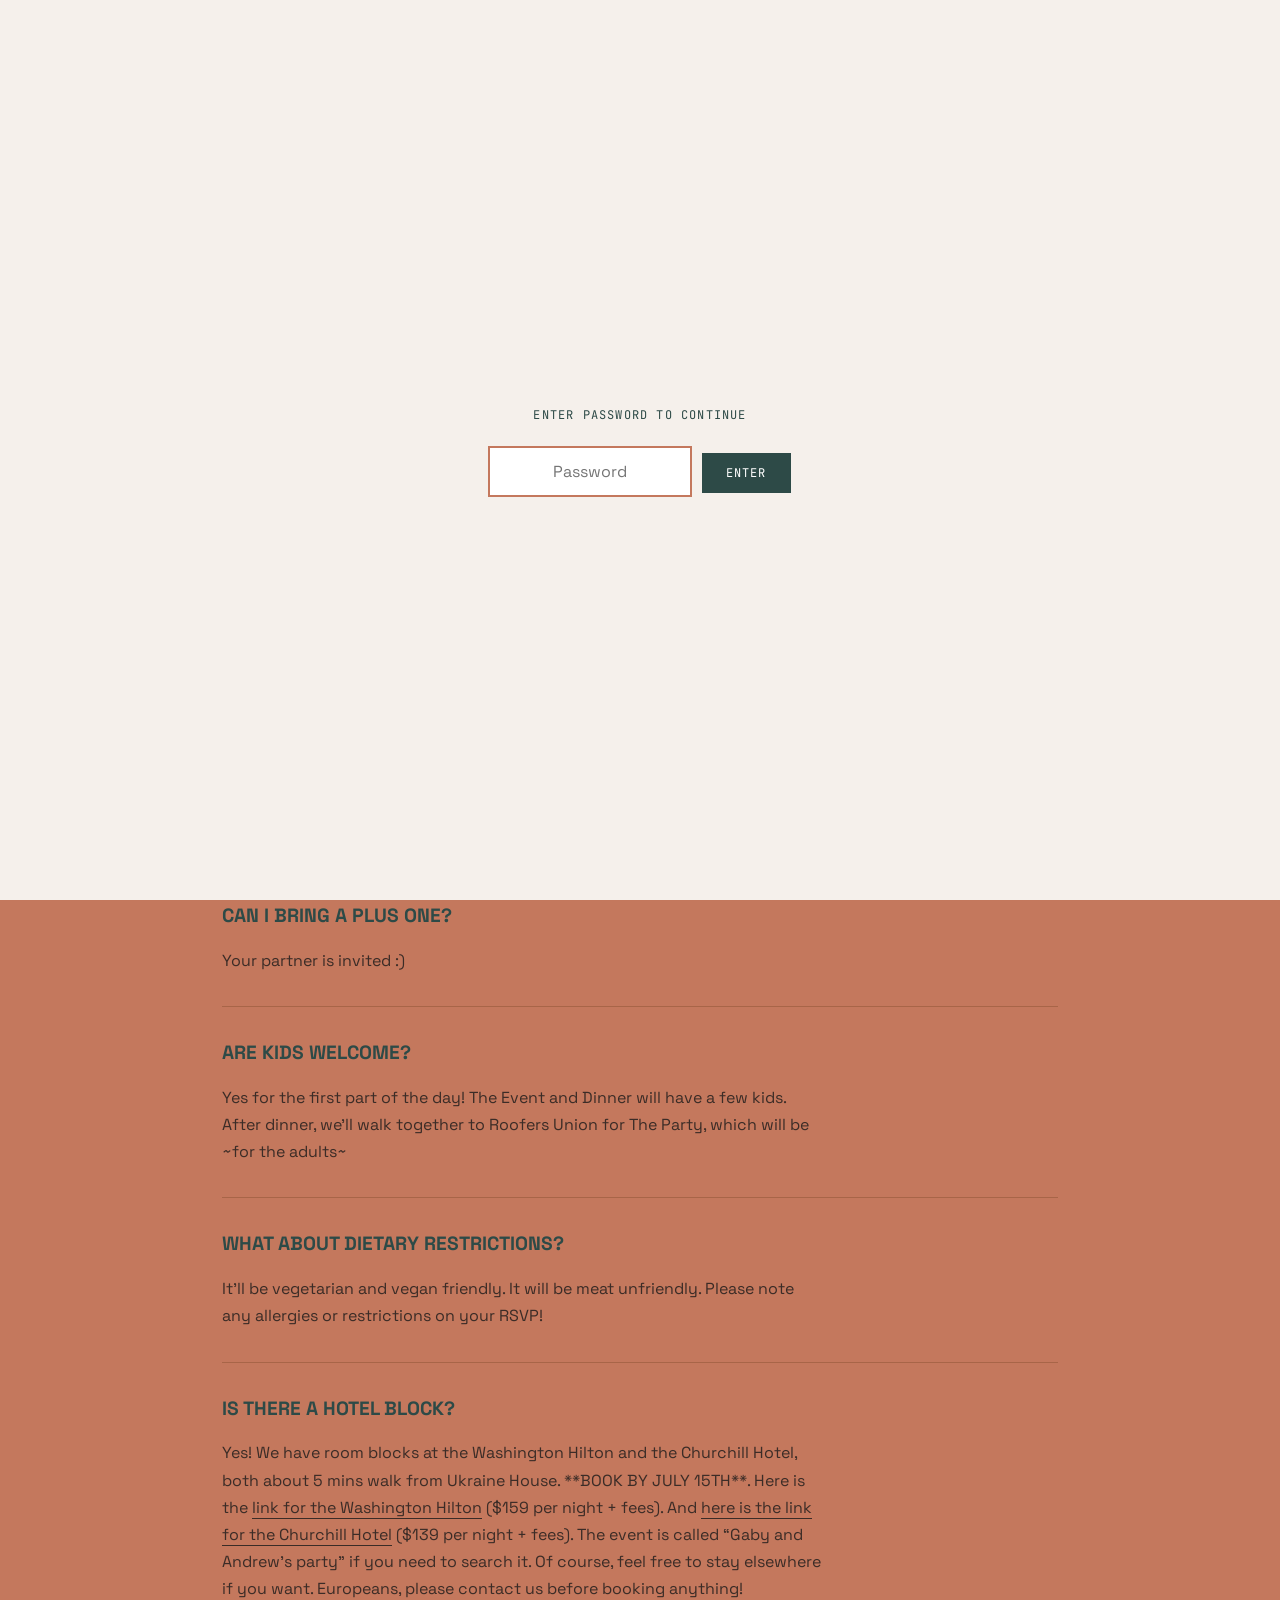
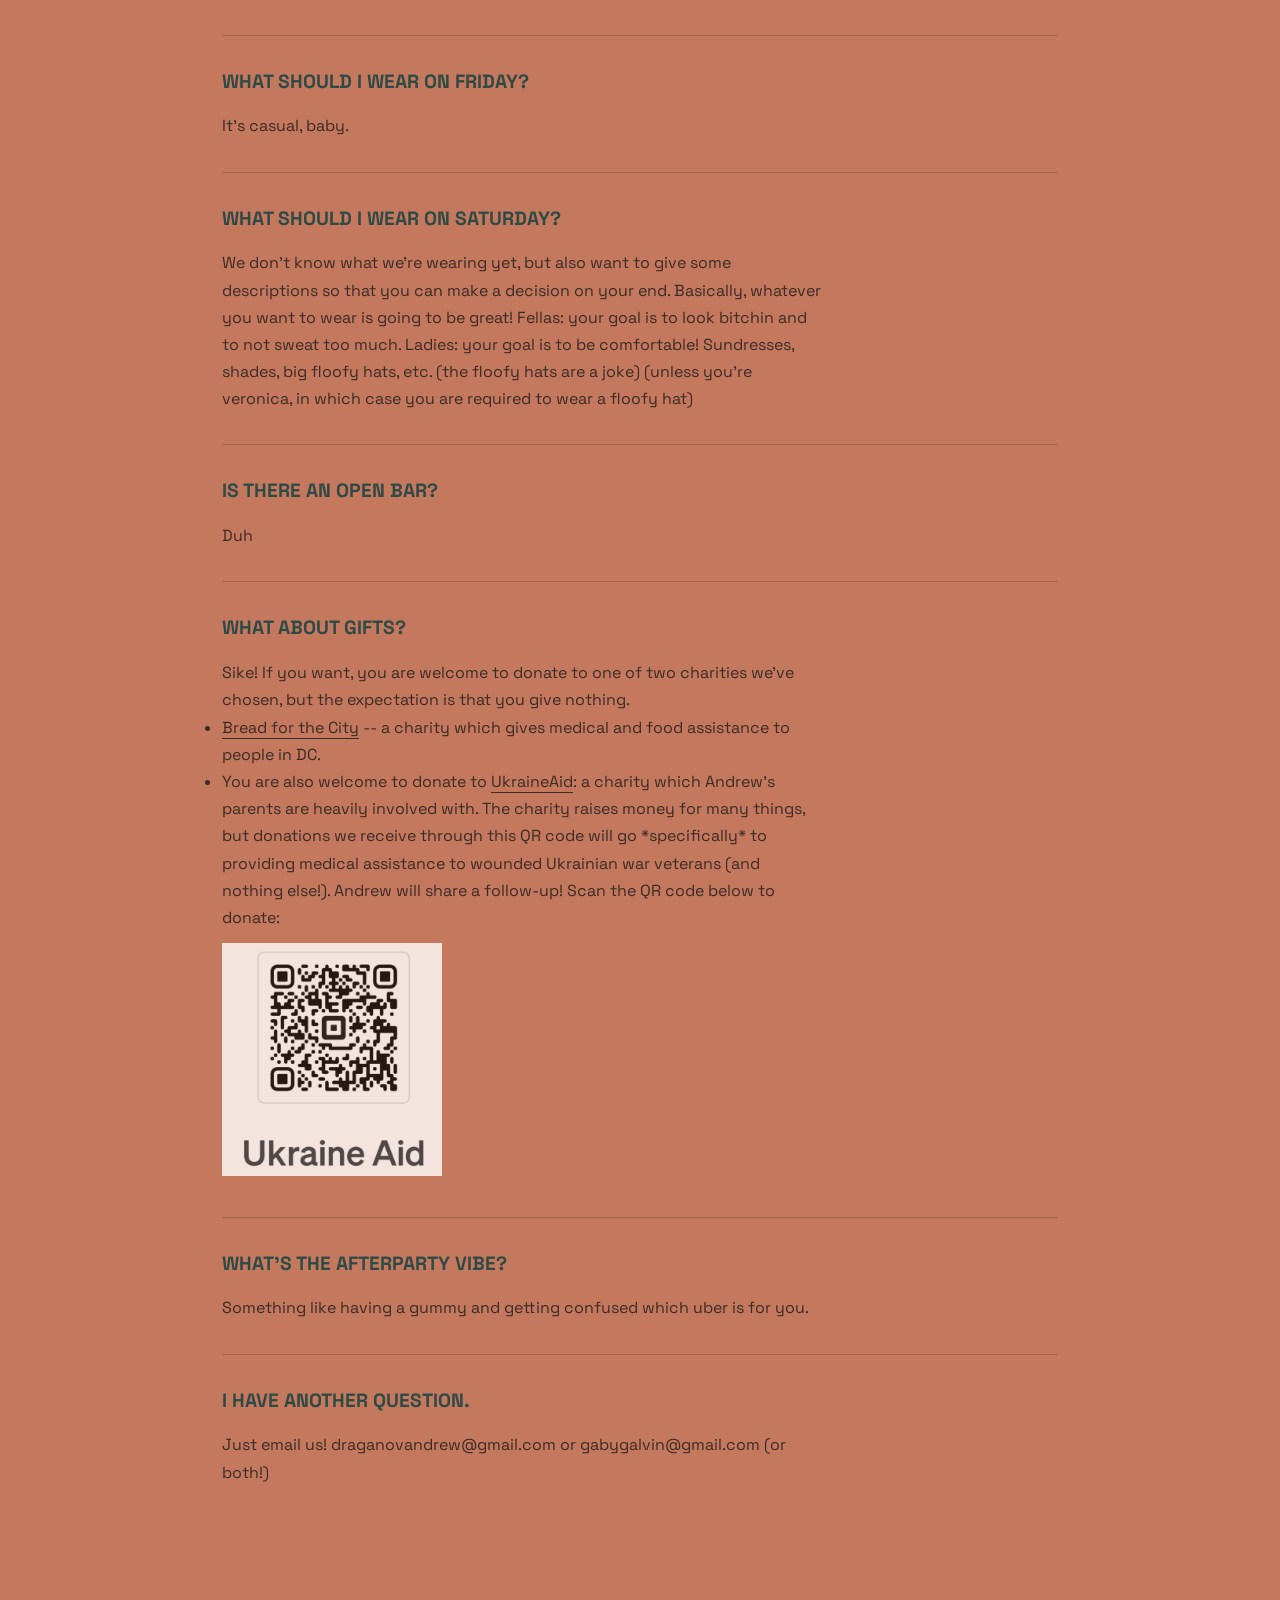
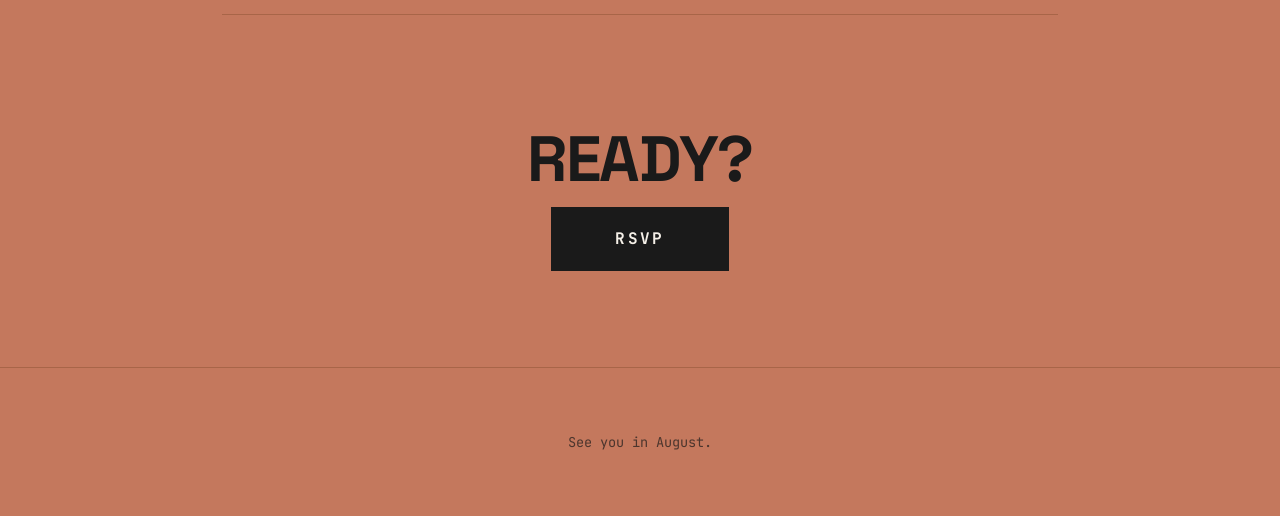
==== faq.html @ 2d2b8b1c "Update faq.html" ====
<!DOCTYPE html>
<html lang="en">
<head>
    <meta charset="UTF-8">
    <meta name="viewport" content="width=device-width, initial-scale=1.0">
    <meta name="robots" content="noindex, nofollow">
    <title>FAQ — Andrew & Gaby</title>
    <link rel="preconnect" href="https://fonts.googleapis.com">
    <link rel="preconnect" href="https://fonts.gstatic.com" crossorigin>
    <link href="https://fonts.googleapis.com/css2?family=Space+Grotesk:wght@400;500;700&family=Instrument+Serif:ital@0;1&family=JetBrains+Mono:wght@400;500&display=swap" rel="stylesheet">
    <link rel="stylesheet" href="styles.css">
</head>
<body>

    <!-- Password Gate -->
    <div id="password-gate">
        <div class="gate-content">
            <p class="gate-label">Enter password to continue</p>
            <form id="password-form">
                <input type="password" id="password-input" class="gate-input" placeholder="Password" autocomplete="off">
                <button type="submit" class="gate-button">Enter</button>
            </form>
            <p id="password-error" class="gate-error">Incorrect password</p>
        </div>
    </div>
    <style>
        body.locked { overflow: hidden; }
        #password-gate {
            position: fixed;
            top: 0; left: 0; right: 0; bottom: 0;
            background: #f5f0eb;
            display: flex;
            justify-content: center;
            align-items: center;
            z-index: 99999;
            transition: opacity 0.3s ease;
        }
        .gate-content { text-align: center; }
        .gate-label {
            font-family: 'JetBrains Mono', monospace;
            font-size: 12px;
            text-transform: uppercase;
            letter-spacing: 0.1em;
            color: #2d4a47;
            margin-bottom: 1.5rem;
        }
        .gate-input {
            font-family: 'Space Grotesk', sans-serif;
            font-size: 1rem;
            padding: 0.75rem 1rem;
            border: 1px solid #2d4a47;
            background: #fff;
            width: 200px;
            text-align: center;
        }
        .gate-input:focus { outline: 2px solid #c4785d; border-color: transparent; }
        .gate-button {
            font-family: 'JetBrains Mono', monospace;
            font-size: 12px;
            text-transform: uppercase;
            letter-spacing: 0.1em;
            background: #2d4a47;
            color: #fff;
            border: none;
            padding: 0.75rem 1.5rem;
            margin-left: 0.5rem;
            cursor: pointer;
            transition: background 0.2s;
        }
        .gate-button:hover { background: #c4785d; }
        .gate-error {
            font-family: 'Space Grotesk', sans-serif;
            font-size: 0.875rem;
            color: #c4785d;
            margin-top: 1rem;
            display: none;
        }
    </style>
    <script src="auth.js"></script>

    <nav class="nav">
        <a href="index.html" class="nav-logo">A & G</a>
        <div class="nav-links">
            <a href="faq.html">FAQ</a>
            <a href="rsvp.html" class="nav-rsvp">RSVP</a>
        </div>
    </nav>

    <header class="page-header">
        <div class="content">
            <a href="index.html" class="back-link">Back</a>
            <h1>FAQ</h1>
        </div>
    </header>

    <div class="content">
        <section>
            <div class="faq-item">
                <h3 class="faq-question">What time should I arrive?</h3>
                <p class="faq-answer">
                    The Event starts at 4:00 PM and will be at Ukraine House in Kalorama, Washington DC. The address is 2134 Kalorama Rd NW, Washington, DC 20008. We recommend arriving on time. Unless it rains very hard, the Event will be held <strong>Outside!</strong>
                </p>
            </div>

            <div class="faq-item">
                <h3 class="faq-question">What&rsquo;s the parking situation?</h3>
                <p class="faq-answer">
                    Street parking is available but can be competitive. The Woodley Park-Zoo/Adams Morgan metro station is a ~10 minute walk from Ukraine House.
                </p>
            </div>

            <div class="faq-item">
                <h3 class="faq-question">Can I bring a plus one?</h3>
                <p class="faq-answer">
                    Your partner is invited :)
                </p>
            </div>

            <div class="faq-item">
                <h3 class="faq-question">Are kids welcome?</h3>
                <p class="faq-answer">
                    Yes for the first part of the day! The Event and Dinner will have a few kids. After dinner, we&rsquo;ll walk together to Roofers Union for The Party, which will be ~for the adults~
                </p>
            </div>

            <div class="faq-item">
                <h3 class="faq-question">What about dietary restrictions?</h3>
                <p class="faq-answer">
                    It&rsquo;ll be vegetarian and vegan friendly. It will be meat unfriendly. Please note any allergies or restrictions on your RSVP!
                </p>
            </div>

            <div class="faq-item">
                <h3 class="faq-question">Is there a hotel block?</h3>
                <p class="faq-answer">
                    Yes! We have room blocks at the Washington Hilton and the Churchill Hotel, both about 5 mins walk from Ukraine House. **BOOK BY JULY 15TH**. Here is the <a href="https://book.passkey.com/gt/221322388?gtid=477624ac1c6827cd15c3dd14c7c05d2a">link for the Washington Hilton</a> ($159 per night + fees). And <a href="https://be.synxis.com/?adult=1&arrive=2026-08-14&chain=5415&child=0&currency=USD&depart=2026-08-16&group=081426&hotel=12885&level=hotel&locale=en-US&productcurrency=USD&rooms=1"> here is the link for the Churchill Hotel</a> ($139 per night + fees).
                    The event is called “Gaby and Andrew’s party” if you need to search it. Of course, feel free to stay elsewhere if you want. Europeans, please contact us before booking anything!
                </p>
            </div>

            <div class="faq-item">
                <h3 class="faq-question">What should I wear on FRIDAY?</h3>
                <p class="faq-answer">
                    It's casual, baby.
                </p>
            </div>

            <div class="faq-item">
                <h3 class="faq-question">What should I wear on SATURDAY?</h3>
                <p class="faq-answer">
                    We don't know what we're wearing yet, but also want to give some descriptions so that you can make a decision on your end. Basically, whatever you want to wear is going to be great!
                    
                    Fellas: your goal is to look bitchin and to not sweat too much.
                    
                    Ladies: your goal is to be comfortable! Sundresses, shades, big floofy hats, etc. (the floofy hats are a joke) (unless you're veronica, in which case you are required to wear a floofy hat)
                </p>
            </div>

            <div class="faq-item">
                <h3 class="faq-question">Is there an open bar?</h3>
                <p class="faq-answer">
                    Duh
                </p>
            </div>

            <div class="faq-item">
                <h3 class="faq-question">What about gifts?</h3>
                <p class="faq-answer">
                    Sike! If you want, you are welcome to donate to one of two charities we've chosen, but the expectation is that you give nothing.
                </p>
                <ul class="faq-answer">
                    <li><a href="https://breadforthecity.org/">Bread for the City</a> -- a charity which gives medical and food assistance to people in DC.</li>
                    <li>You are also welcome to donate to <a href="https://www.ukraineaid.group/">UkraineAid</a>: a charity which Andrew's parents are heavily
                        involved with. The charity raises money for many things, but donations we receive through this QR code will go *specifically* to providing medical assistance to wounded Ukrainian
                        war veterans (and nothing else!). Andrew will share a follow-up! Scan the QR code below to donate:
                        <br>
                        <img src="ukraine-aid-qr.png" alt="QR code to donate to UkraineAid" style="max-width: 220px; width: 100%; height: auto; margin-top: 0.75rem;">
                    </li>
                </ul>
            </div>

            <div class="faq-item">
                <h3 class="faq-question">What's the afterparty vibe?</h3>
                <p class="faq-answer">
                    Something like having a gummy and getting confused which uber is for you.
                </p>
            </div>

            <div class="faq-item">
                <h3 class="faq-question">I have another question.</h3>
                <p class="faq-answer">
                    Just email us! draganovandrew@gmail.com or gabygalvin@gmail.com (or both!)
                </p>
            </div>
        </section>

        <section class="rsvp-section">
            <h2 class="section-title">Ready?</h2>
            <a href="rsvp.html" class="rsvp-button">RSVP</a>
        </section>
    </div>

    <footer>
        <p class="footer-sub">See you in August.</p>
    </footer>

</body>
</html>
---- styles.css ----
:root {
    --bg: #c4785d;
    --bg-dark: #a86548;
    --white: #faf8f5;
    --cream: #f5f0e8;
    --ink: #1a1a1a;
    --accent: #2d4a47;
}

* {
    margin: 0;
    padding: 0;
    box-sizing: border-box;
}

html {
    scroll-behavior: smooth;
}

body {
    font-family: 'Space Grotesk', sans-serif;
    background-color: var(--bg);
    color: var(--ink);
    line-height: 1.5;
    overflow-x: hidden;
}

::selection {
    background: var(--accent);
    color: var(--white);
}

a {
    color: var(--ink);
    text-decoration: none;
    border-bottom: 1px solid var(--ink);
}

a:hover {
    background: var(--ink);
    color: var(--cream);
}

/* Nav */
.nav {
    position: fixed;
    top: 0;
    left: 0;
    right: 0;
    display: flex;
    justify-content: space-between;
    align-items: center;
    padding: 1.5rem 2rem;
    z-index: 100;
}

.nav-logo {
    font-family: 'JetBrains Mono', monospace;
    font-size: 0.9rem;
    border: none;
}

.nav-logo:hover {
    background: none;
    color: var(--ink);
}

.nav-links {
    display: flex;
    gap: 2rem;
}

.nav-links a {
    font-family: 'JetBrains Mono', monospace;
    font-size: 0.8rem;
    text-transform: uppercase;
    letter-spacing: 0.1em;
    border: none;
}

.nav-links a:hover {
    background: none;
    color: var(--accent);
}

.nav-rsvp {
    padding: 0.5rem 1rem;
    border: 1px solid var(--ink) !important;
}

.nav-rsvp:hover {
    background: var(--ink) !important;
    color: var(--cream) !important;
}

/* Hero */
.hero {
    min-height: 100vh;
    display: grid;
    grid-template-columns: 1fr 1fr;
    align-items: center;
    padding: 2rem;
    gap: 4rem;
}

.hero-content {
    display: flex;
    flex-direction: column;
    justify-content: center;
}

.hero-tag {
    font-family: 'JetBrains Mono', monospace;
    font-size: 0.75rem;
    text-transform: uppercase;
    letter-spacing: 0.2em;
    color: var(--accent);
    margin-bottom: 2rem;
}

.hero-names {
    font-size: clamp(3rem, 10vw, 8rem);
    font-weight: 700;
    line-height: 0.9;
    text-transform: uppercase;
    letter-spacing: -0.03em;
}

.hero-names span {
    display: block;
}

.hero-names .amp {
    font-family: 'Instrument Serif', serif;
    font-style: italic;
    font-weight: 400;
    color: var(--accent);
    font-size: 0.6em;
    text-transform: lowercase;
}

.hero-meta {
    margin-top: 3rem;
    display: flex;
    gap: 3rem;
    flex-wrap: wrap;
}

.hero-meta-item {
    font-family: 'JetBrains Mono', monospace;
    font-size: 0.85rem;
}

.hero-meta-item .label {
    color: var(--accent);
    display: block;
    margin-bottom: 0.25rem;
}

.hero-cta {
    margin-top: 3rem;
    display: inline-block;
    padding: 1rem 3rem;
    border: 2px solid var(--ink);
    font-family: 'JetBrains Mono', monospace;
    font-size: 1rem;
    text-transform: uppercase;
    letter-spacing: 0.15em;
    transition: all 0.2s ease;
    align-self: flex-start;
}

.hero-cta:hover {
    background: var(--ink);
    color: var(--cream);
}

/* Hero photo */
.hero-photo {
    display: flex;
    justify-content: center;
    align-items: center;
}

.hero-photo-frame {
    position: relative;
    width: 100%;
    max-width: 450px;
    aspect-ratio: 1;
}

.hero-photo-frame::before {
    content: '';
    position: absolute;
    top: 12px;
    left: 12px;
    right: -12px;
    bottom: -12px;
    background: var(--accent);
    z-index: 0;
}

.hero-photo-frame img {
    position: relative;
    width: 100%;
    height: 100%;
    object-fit: cover;
    object-position: center 30%;
    z-index: 1;
    border: 4px solid var(--cream);
}

/* Main content */
.content {
    max-width: 900px;
    margin: 0 auto;
    padding: 0 2rem;
}

section {
    padding: 6rem 0;
    border-bottom: 1px solid var(--bg-dark);
}

section:last-of-type {
    border-bottom: none;
}

.section-header {
    display: flex;
    justify-content: space-between;
    align-items: baseline;
    margin-bottom: 3rem;
    flex-wrap: wrap;
    gap: 1rem;
}

.section-title {
    font-size: clamp(2rem, 8vw, 4rem);
    font-weight: 700;
    text-transform: uppercase;
    letter-spacing: -0.02em;
}

.section-number {
    font-family: 'JetBrains Mono', monospace;
    font-size: 0.85rem;
    color: var(--accent);
}

/* The Deal section */
.deal-text {
    font-family: 'Instrument Serif', serif;
    font-size: clamp(1.5rem, 4vw, 2.5rem);
    font-style: italic;
    line-height: 1.4;
    max-width: 700px;
}

.deal-text strong {
    color: var(--accent);
    font-style: normal;
}

/* Schedule */
.schedule-item {
    display: grid;
    grid-template-columns: 140px 1fr;
    gap: 2rem;
    padding: 2rem 0;
    border-top: 1px solid var(--bg-dark);
}

.schedule-item:first-of-type {
    border-top: none;
}

.schedule-time {
    font-family: 'JetBrains Mono', monospace;
    font-size: 1rem;
    color: var(--accent);
}

.schedule-event h3 {
    font-size: 1.5rem;
    font-weight: 700;
    text-transform: uppercase;
    margin-bottom: 0.5rem;
}

.schedule-event p {
    color: var(--ink);
    opacity: 0.7;
    margin-bottom: 0.5rem;
}

.schedule-event .venue {
    font-family: 'JetBrains Mono', monospace;
    font-size: 0.8rem;
}

.callout {
    background: var(--accent);
    color: var(--cream);
    padding: 1.5rem 2rem;
    margin: 2rem 0;
    font-weight: 500;
}

/* Dress code */
.dress-section {
    background: var(--cream);
    color: var(--ink);
    margin: 0;
    padding: 6rem 2rem;
}

.dress-section .section-title {
    color: var(--ink);
}

.dress-section .section-number {
    color: var(--bg);
}

.dress-main {
    font-size: 2rem;
    font-weight: 700;
    text-transform: uppercase;
    margin-bottom: 1rem;
}

.dress-sub {
    font-family: 'Instrument Serif', serif;
    font-size: 1.3rem;
    font-style: italic;
    max-width: 500px;
}

/* Info grid */
.info-grid {
    display: grid;
    grid-template-columns: repeat(auto-fit, minmax(280px, 1fr));
    gap: 1px;
    background: var(--bg-dark);
    margin-top: 2rem;
}

.info-card {
    background: var(--bg);
    padding: 2rem;
}

.info-card h3 {
    font-size: 1rem;
    text-transform: uppercase;
    letter-spacing: 0.05em;
    margin-bottom: 1rem;
    color: var(--accent);
}

.info-card p {
    opacity: 0.8;
    font-size: 0.95rem;
}

/* RSVP section */
.rsvp-section {
    text-align: center;
    padding: 6rem 0;
}

.rsvp-section p {
    opacity: 0.7;
    margin-bottom: 2rem;
    font-family: 'JetBrains Mono', monospace;
    font-size: 0.9rem;
}

.rsvp-button {
    display: inline-block;
    padding: 1.25rem 4rem;
    background: var(--ink);
    color: var(--cream);
    font-family: 'JetBrains Mono', monospace;
    font-size: 1rem;
    font-weight: 700;
    text-transform: uppercase;
    letter-spacing: 0.15em;
    border: none;
    transition: all 0.2s ease;
}

.rsvp-button:hover {
    background: var(--accent);
    color: var(--white);
}

/* Footer */
footer {
    padding: 4rem 2rem;
    text-align: center;
    border-top: 1px solid var(--bg-dark);
}

.footer-sub {
    font-family: 'JetBrains Mono', monospace;
    font-size: 0.85rem;
    opacity: 0.7;
}

/* Page header (for sub-pages) */
.page-header {
    padding: 8rem 2rem 4rem;
    border-bottom: 1px solid var(--bg-dark);
}

.page-header h1 {
    font-size: clamp(3rem, 10vw, 6rem);
    font-weight: 700;
    text-transform: uppercase;
    letter-spacing: -0.02em;
}

/* FAQ styles */
.faq-item {
    padding: 2rem 0;
    border-bottom: 1px solid var(--bg-dark);
}

.faq-item:last-child {
    border-bottom: none;
}

.faq-question {
    font-size: 1.2rem;
    font-weight: 700;
    text-transform: uppercase;
    margin-bottom: 1rem;
    color: var(--accent);
}

.faq-answer {
    opacity: 0.8;
    max-width: 600px;
    line-height: 1.7;
}

/* Form styles */
.form-section {
    padding: 4rem 0;
}

.form-group {
    margin-bottom: 2rem;
}

.form-label {
    display: block;
    font-family: 'JetBrains Mono', monospace;
    font-size: 0.8rem;
    text-transform: uppercase;
    letter-spacing: 0.1em;
    margin-bottom: 0.75rem;
    color: var(--accent);
}

.form-input,
.form-select,
.form-textarea {
    width: 100%;
    padding: 1rem;
    background: var(--cream);
    border: 2px solid var(--bg-dark);
    color: var(--ink);
    font-family: 'Space Grotesk', sans-serif;
    font-size: 1rem;
    transition: border-color 0.2s ease;
}

.form-input:focus,
.form-select:focus,
.form-textarea:focus {
    outline: none;
    border-color: var(--accent);
}

.form-select {
    cursor: pointer;
    appearance: none;
    background-image: url("data:image/svg+xml,%3Csvg xmlns='http://www.w3.org/2000/svg' width='12' height='12' viewBox='0 0 12 12'%3E%3Cpath fill='%232d4a47' d='M6 8L1 3h10z'/%3E%3C/svg%3E");
    background-repeat: no-repeat;
    background-position: right 1rem center;
}

.form-select option {
    background: var(--cream);
    color: var(--ink);
}

.form-textarea {
    min-height: 120px;
    resize: vertical;
}

.form-row {
    display: grid;
    grid-template-columns: repeat(auto-fit, minmax(200px, 1fr));
    gap: 2rem;
}

.form-submit {
    display: inline-block;
    padding: 1.25rem 4rem;
    background: var(--ink);
    color: var(--cream);
    font-family: 'JetBrains Mono', monospace;
    font-size: 1rem;
    font-weight: 700;
    text-transform: uppercase;
    letter-spacing: 0.15em;
    border: none;
    cursor: pointer;
    transition: all 0.2s ease;
    margin-top: 1rem;
}

.form-submit:hover {
    background: var(--accent);
    color: var(--white);
}

.form-note {
    font-size: 0.85rem;
    opacity: 0.7;
    margin-top: 0.5rem;
}

/* Success message */
.success-message {
    display: none;
    text-align: center;
    padding: 4rem 2rem;
}

.success-message.show {
    display: block;
}

.success-message h2 {
    font-size: 2rem;
    margin-bottom: 1rem;
}

.success-message p {
    opacity: 0.7;
}

/* Back link */
.back-link {
    display: inline-block;
    font-family: 'JetBrains Mono', monospace;
    font-size: 0.85rem;
    opacity: 0.7;
    border: none;
    margin-bottom: 2rem;
}

.back-link:hover {
    opacity: 1;
    background: none;
}

.back-link::before {
    content: '<- ';
}

/* Mobile */
@media (max-width: 900px) {
    .hero {
        grid-template-columns: 1fr;
        gap: 3rem;
        padding-top: 6rem;
    }

    .hero-photo {
        order: -1;
    }

    .hero-photo-frame {
        max-width: 350px;
    }
}

@media (max-width: 600px) {
    .schedule-item {
        grid-template-columns: 1fr;
        gap: 0.5rem;
    }

    .hero-meta {
        gap: 2rem;
    }

    .nav {
        padding: 1rem;
    }

    .nav-links {
        gap: 1rem;
    }

    .form-row {
        grid-template-columns: 1fr;
    }

    .hero-photo-frame {
        max-width: 280px;
    }
}

/* Hover states */
.schedule-item:hover .schedule-time {
    color: var(--ink);
}

.info-card:hover h3 {
    color: var(--ink);
}
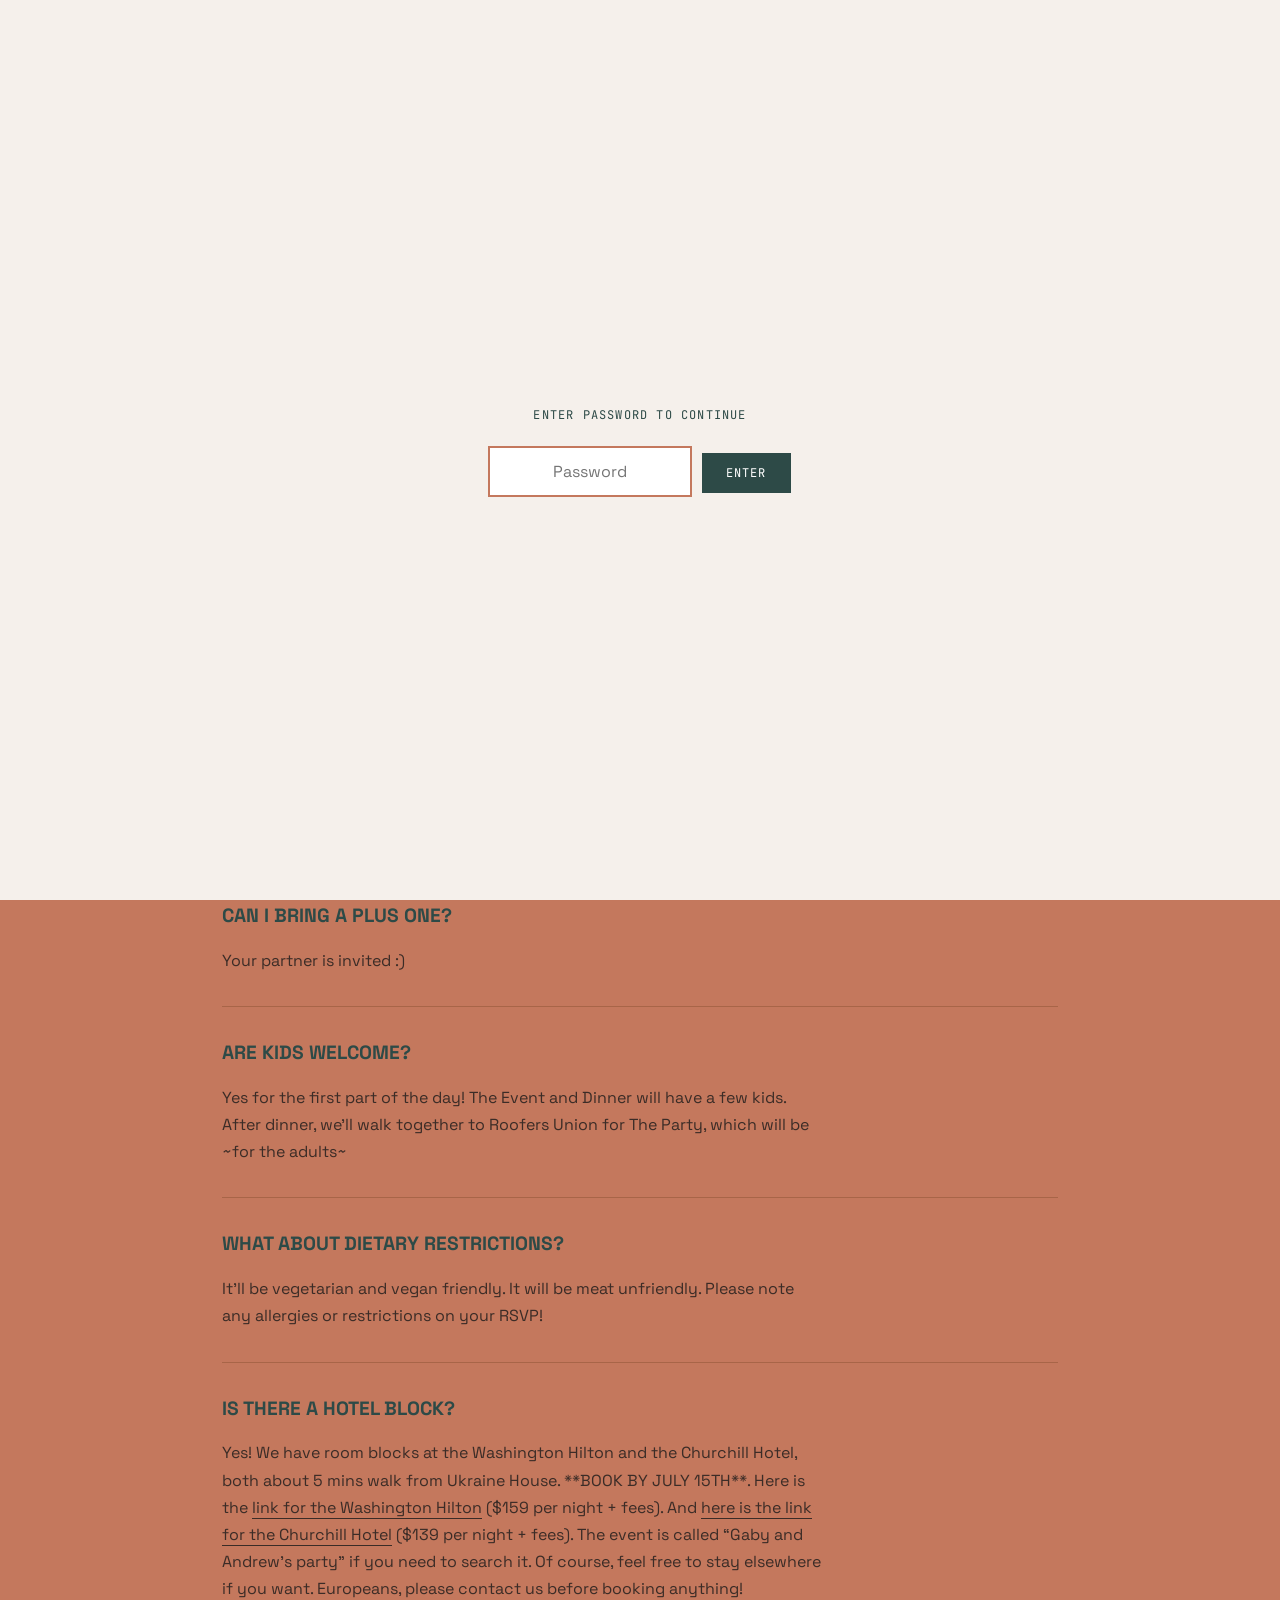
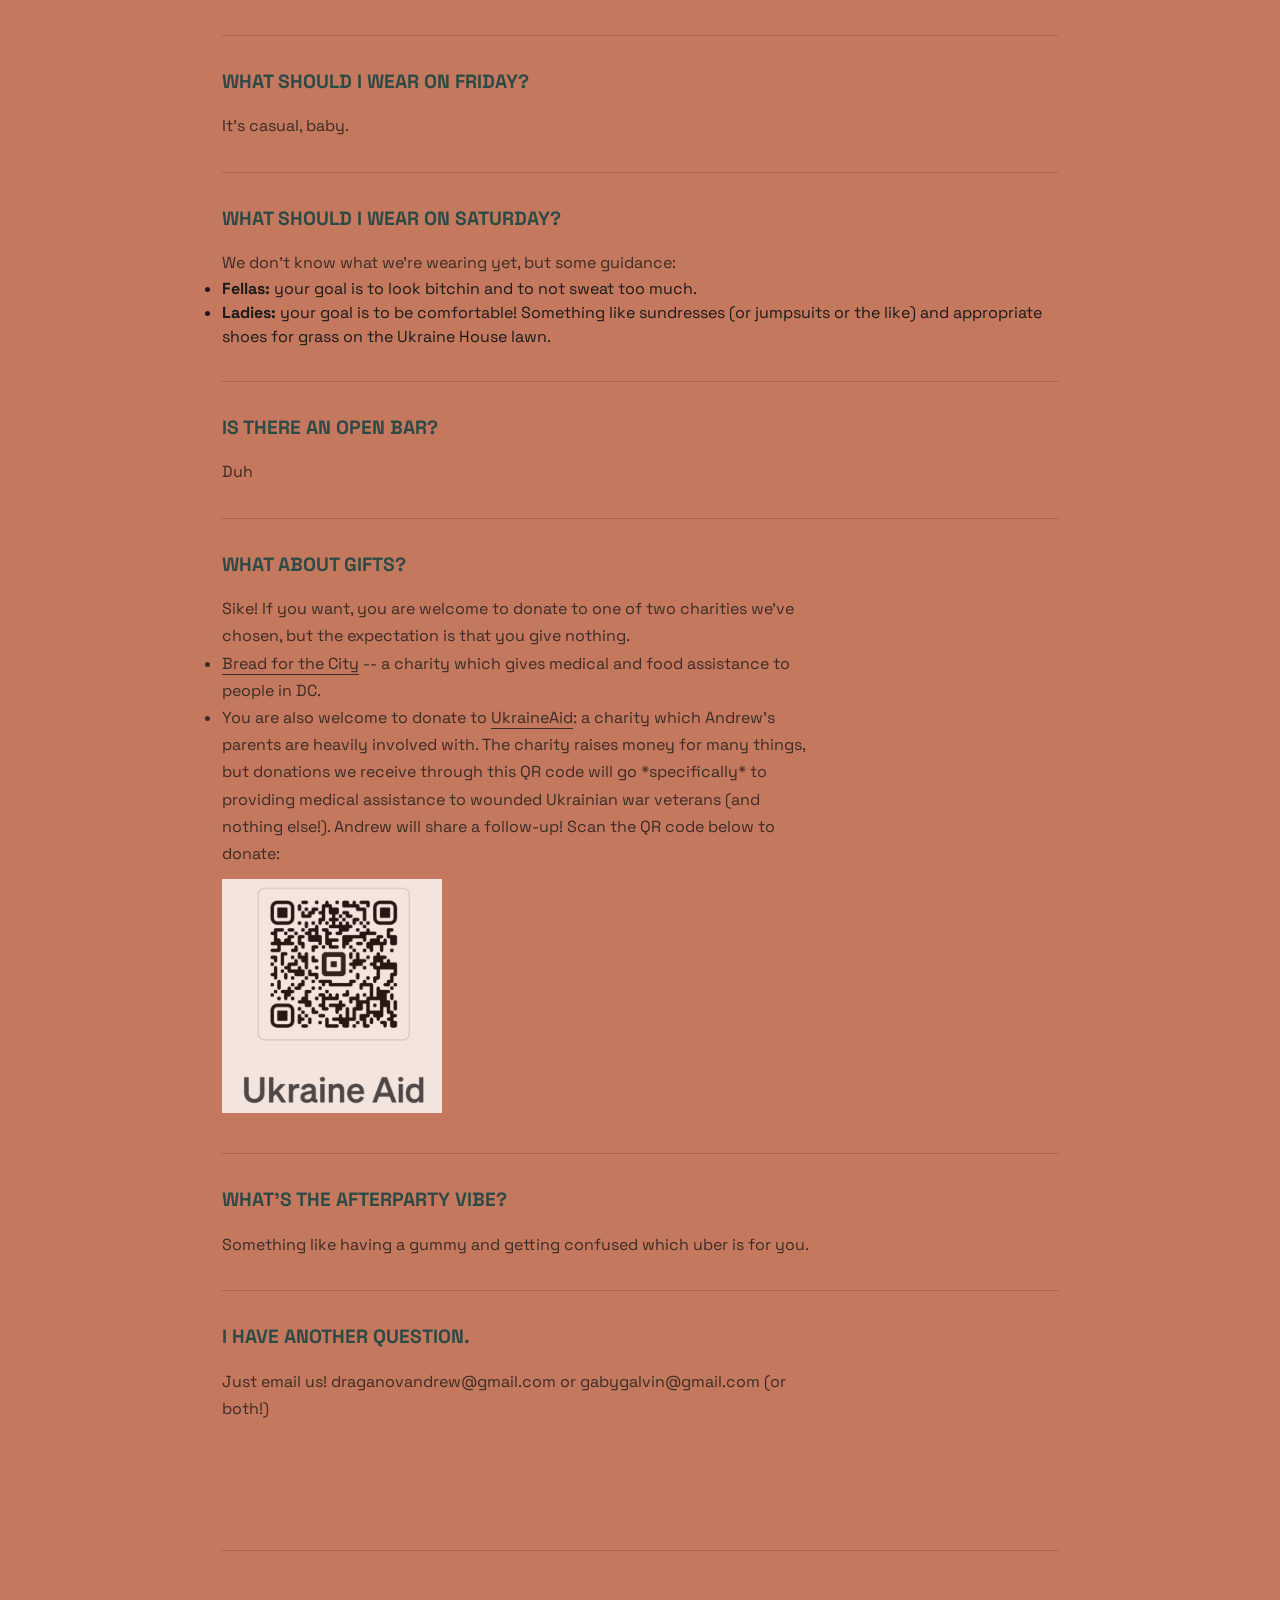
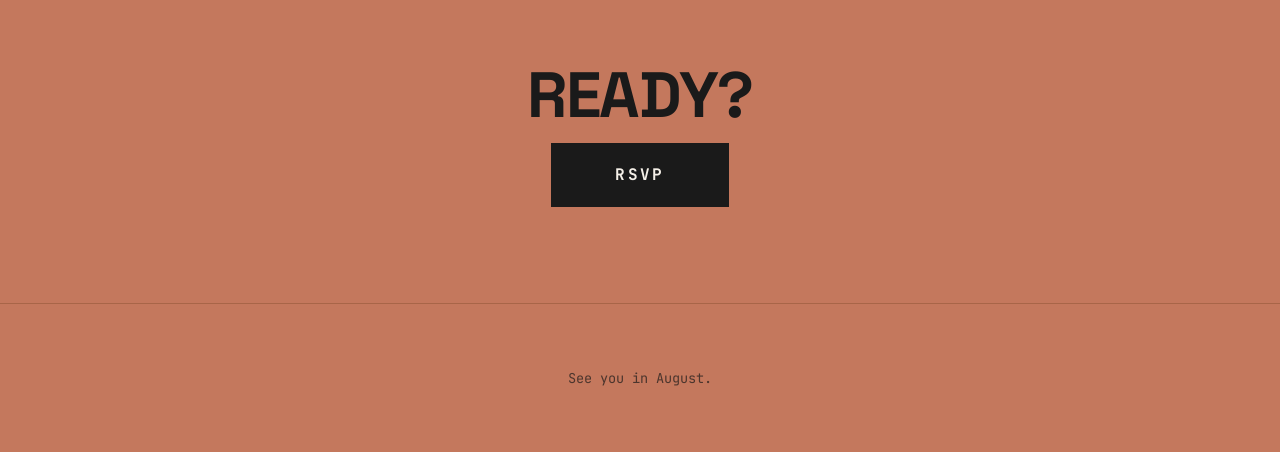
==== commit f0b4500d: "Update faq.html" ====
--- a/faq.html
+++ b/faq.html
@@ -148,11 +148,11 @@
             <div class="faq-item">
                 <h3 class="faq-question">What should I wear on SATURDAY?</h3>
                 <p class="faq-answer">
-                    We don't know what we're wearing yet, but also want to give some descriptions so that you can make a decision on your end. Basically, whatever you want to wear is going to be great!
-                    
-                    Fellas: your goal is to look bitchin and to not sweat too much.
-                    
-                    Ladies: your goal is to be comfortable! Sundresses, shades, big floofy hats, etc. (the floofy hats are a joke) (unless you're veronica, in which case you are required to wear a floofy hat)
+                    We don't know what we're wearing yet, but some guidance:</p>
+                    <ul>
+                        <li><strong>Fellas:</strong> your goal is to look bitchin and to not sweat too much.</li>
+                        <li><strong>Ladies:</strong> your goal is to be comfortable! Something like sundresses (or jumpsuits or the like) and appropriate shoes for grass on the Ukraine House lawn.</li>
+                    </ul>
                 </p>
             </div>
 
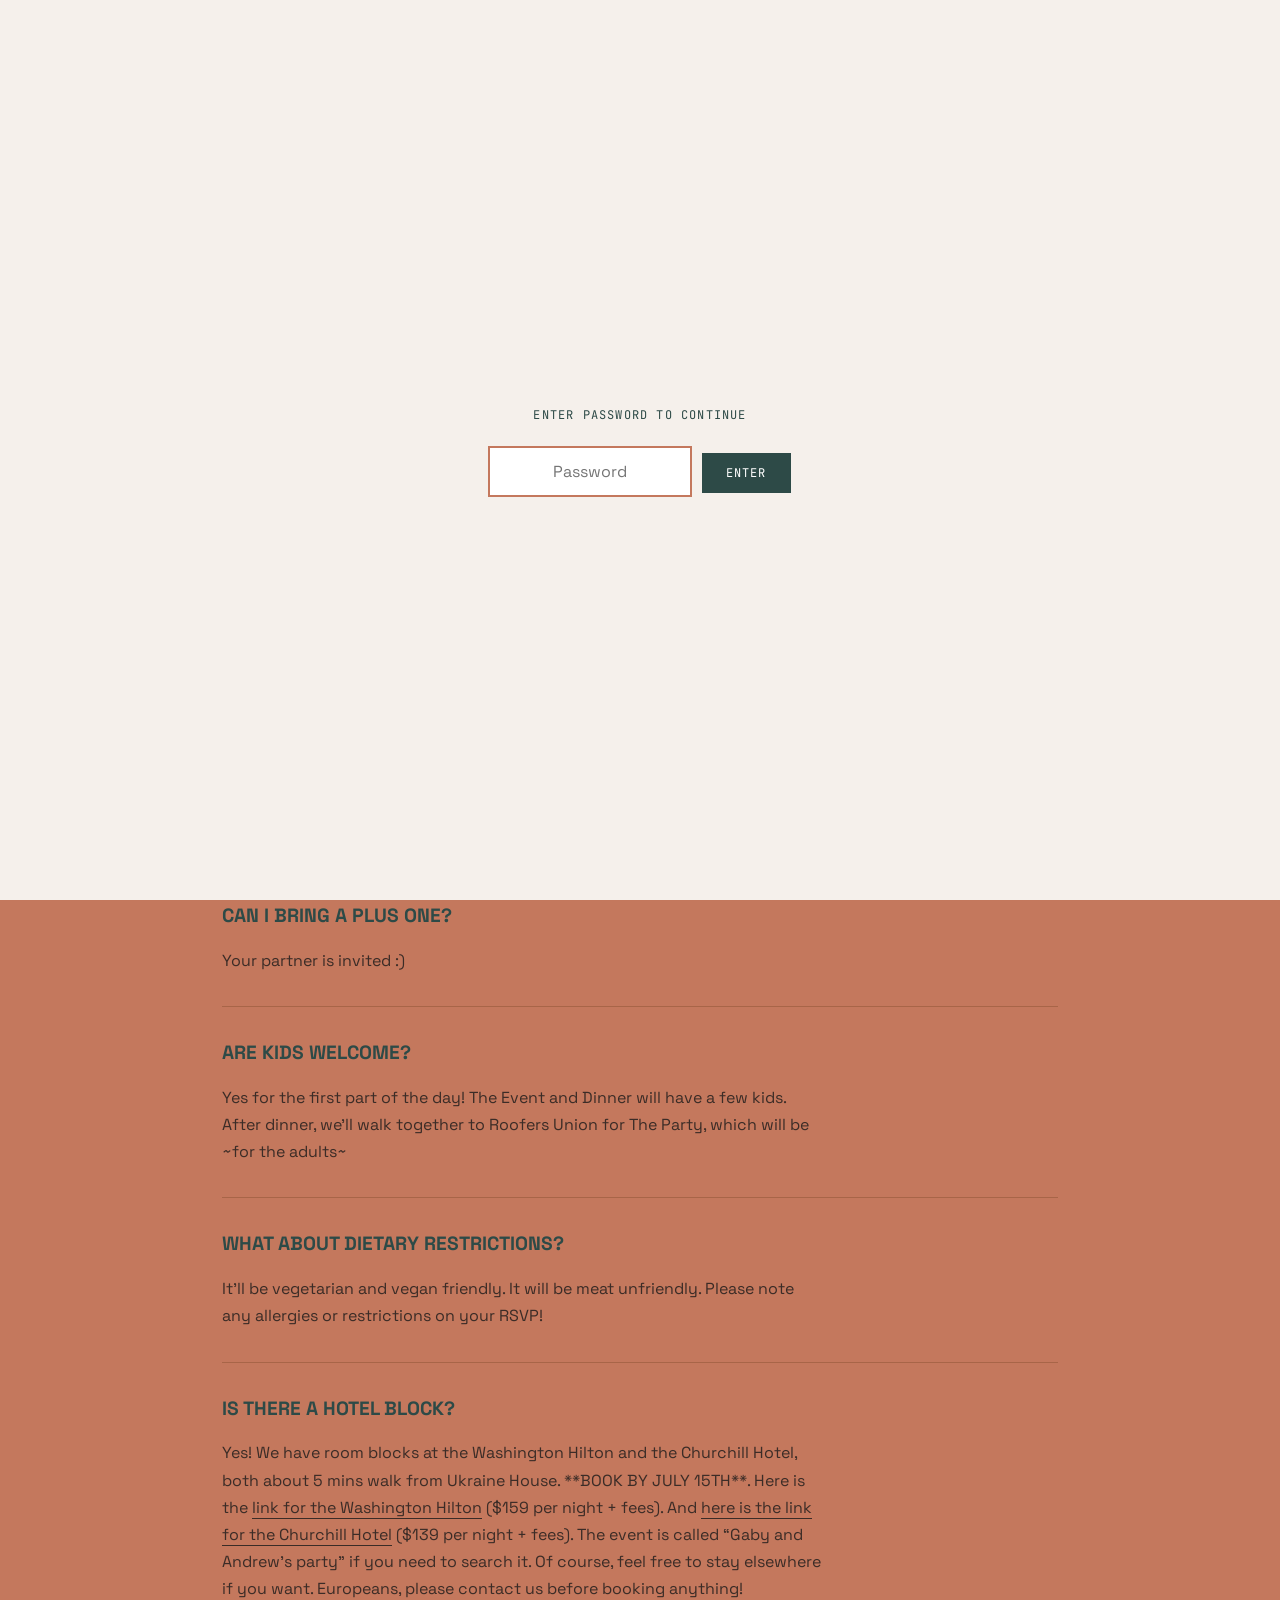
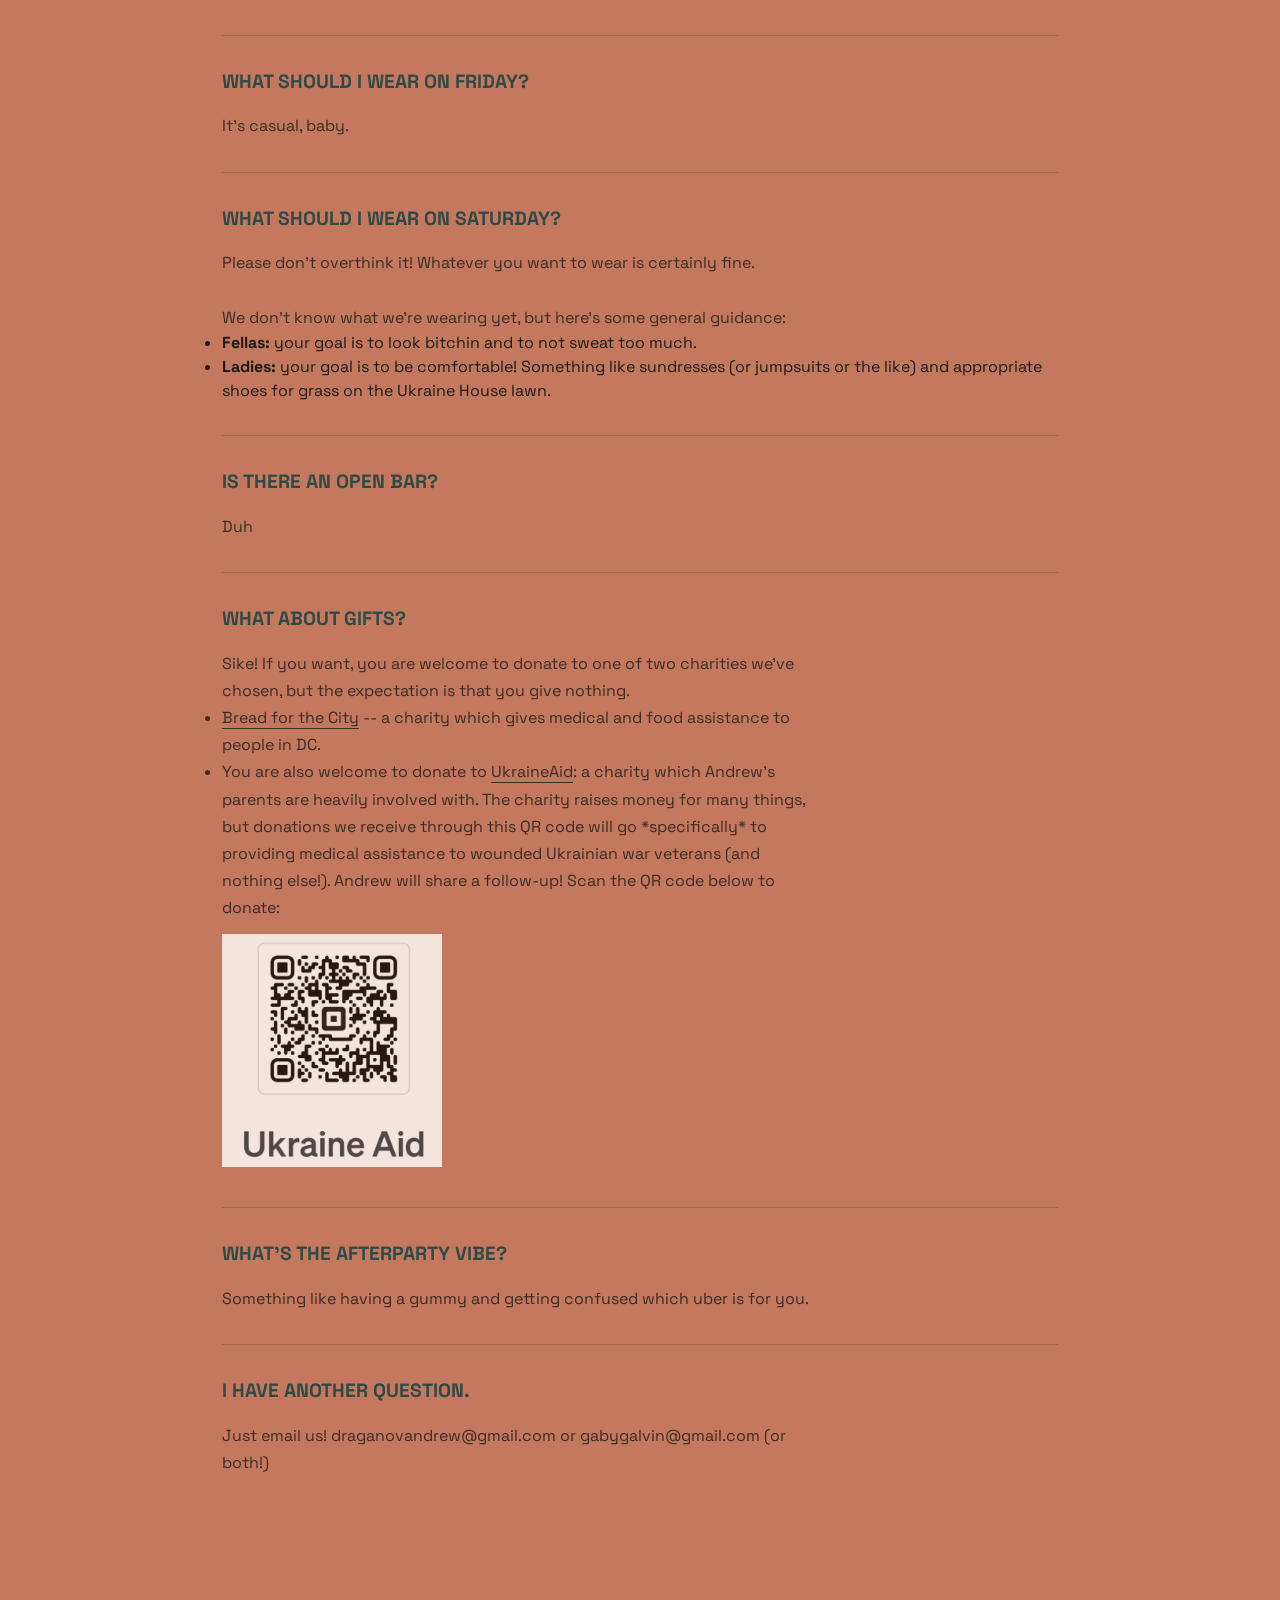
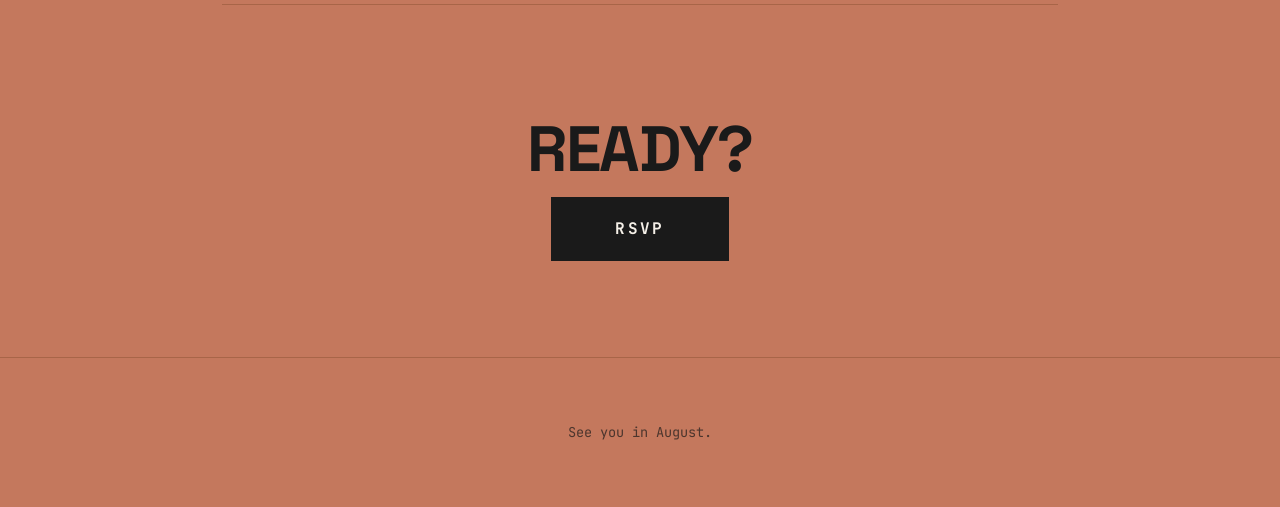
==== commit c5d650a2: "Update faq.html" ====
--- a/faq.html
+++ b/faq.html
@@ -148,12 +148,14 @@
             <div class="faq-item">
                 <h3 class="faq-question">What should I wear on SATURDAY?</h3>
                 <p class="faq-answer">
-                    We don't know what we're wearing yet, but some guidance:</p>
-                    <ul>
-                        <li><strong>Fellas:</strong> your goal is to look bitchin and to not sweat too much.</li>
-                        <li><strong>Ladies:</strong> your goal is to be comfortable! Something like sundresses (or jumpsuits or the like) and appropriate shoes for grass on the Ukraine House lawn.</li>
-                    </ul>
-                </p>
+                    Please don't overthink it! Whatever you want to wear is certainly fine.
+                    <br><br>
+                    We don't know what we're wearing yet, but here's some general guidance:
+                </p>
+                <ul>
+                    <li><strong>Fellas:</strong> your goal is to look bitchin and to not sweat too much.</li>
+                    <li><strong>Ladies:</strong> your goal is to be comfortable! Something like sundresses (or jumpsuits or the like) and appropriate shoes for grass on the Ukraine House lawn.</li>
+                </ul>
             </div>
 
             <div class="faq-item">
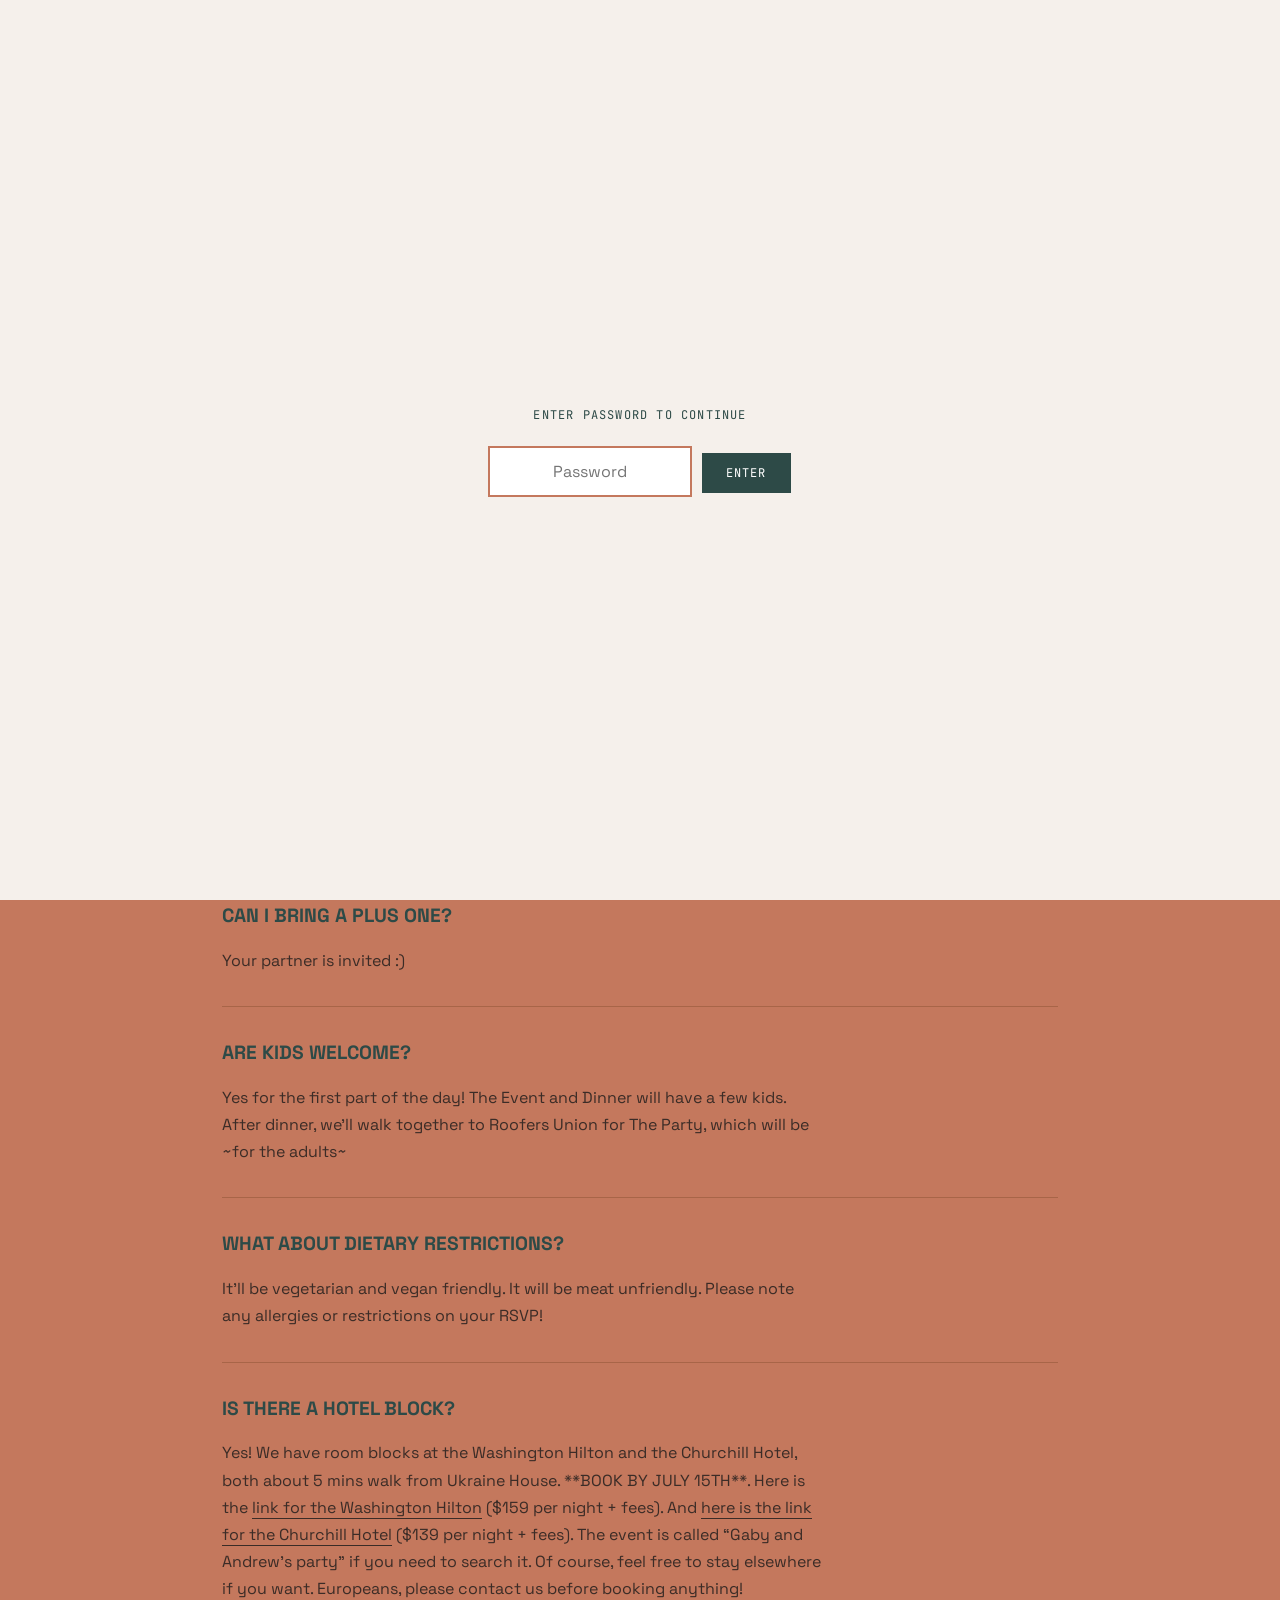
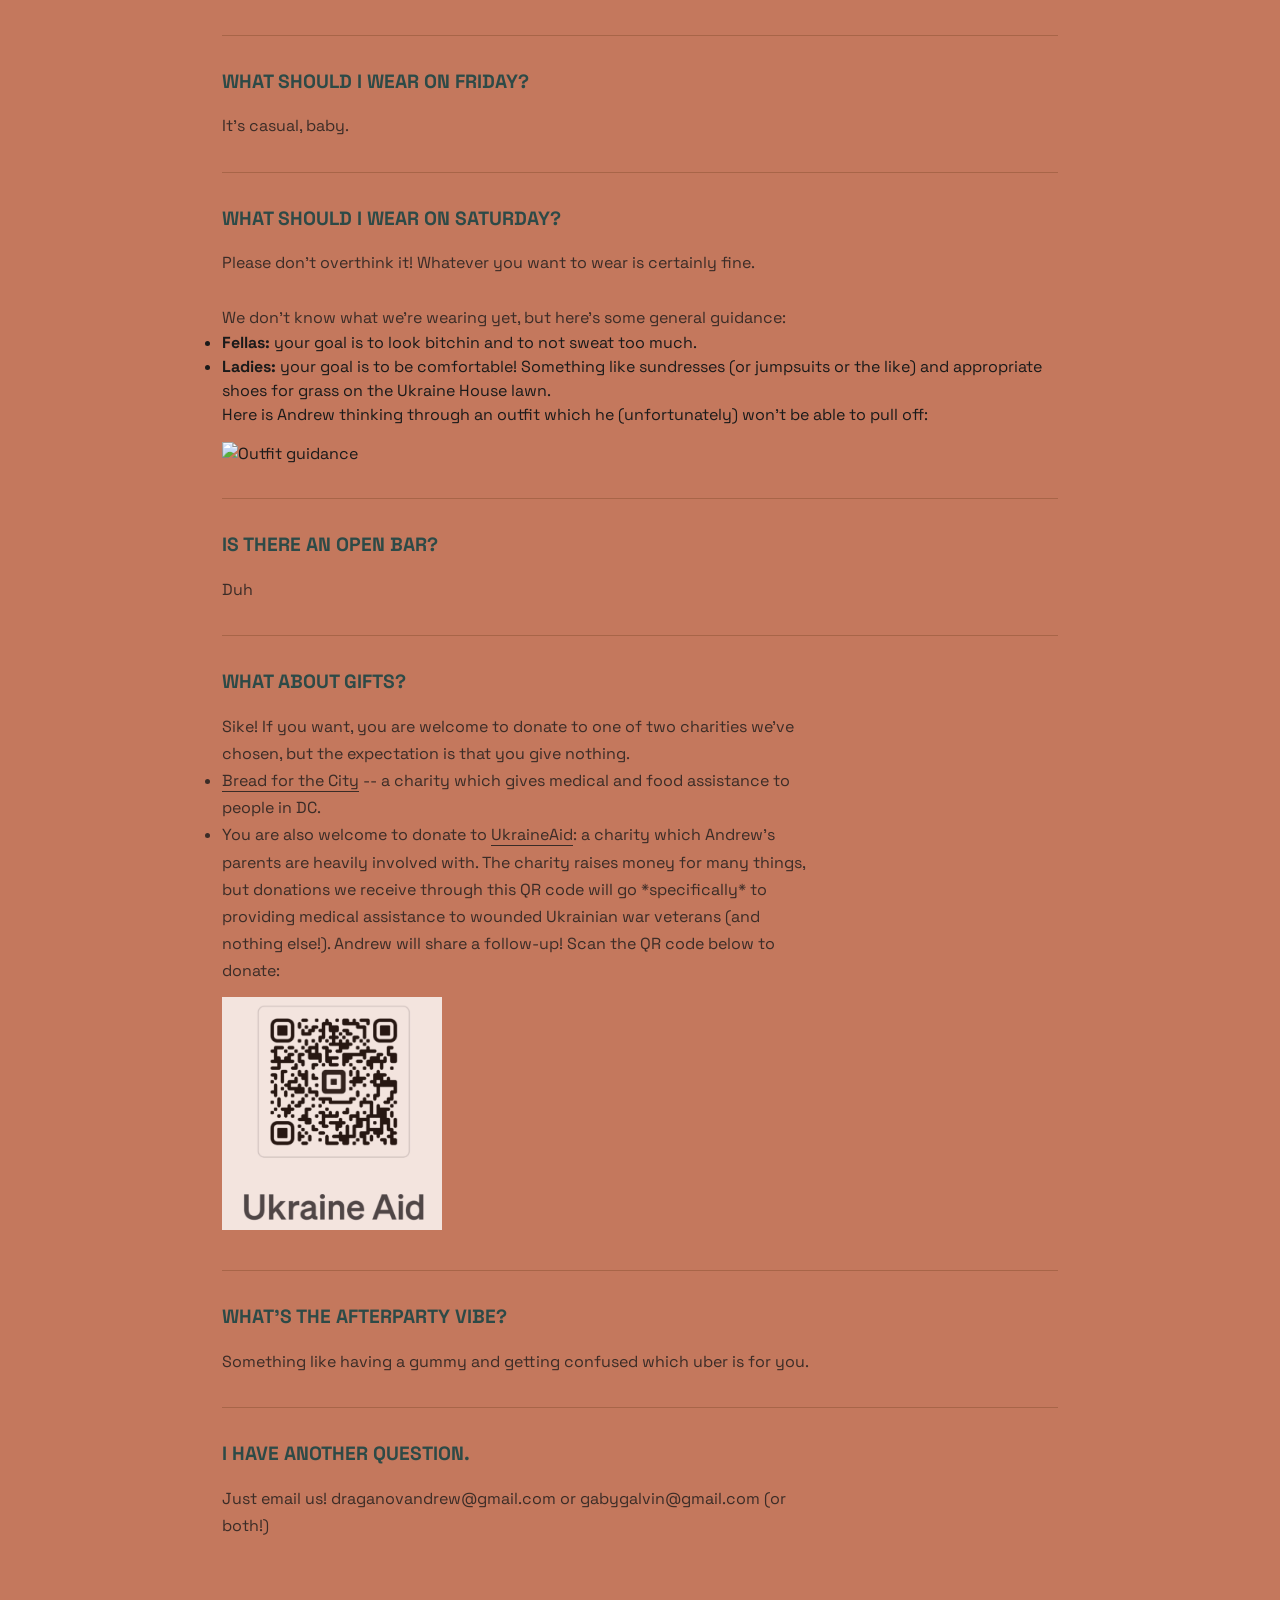
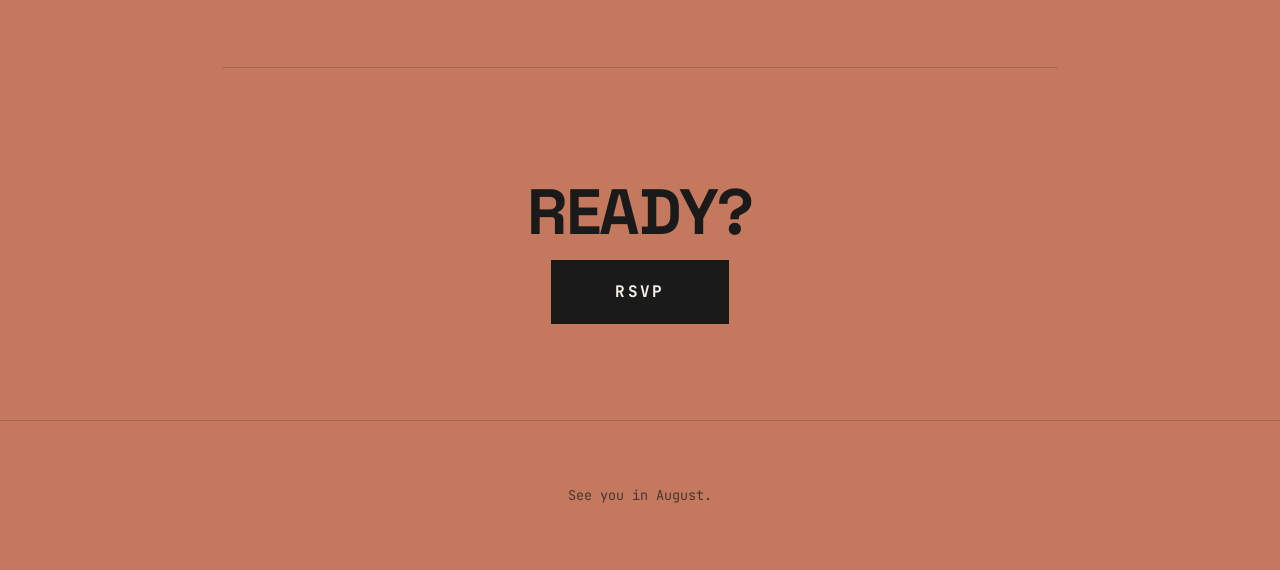
==== commit d268eba0: "Update faq.html" ====
--- a/faq.html
+++ b/faq.html
@@ -156,6 +156,8 @@
                     <li><strong>Fellas:</strong> your goal is to look bitchin and to not sweat too much.</li>
                     <li><strong>Ladies:</strong> your goal is to be comfortable! Something like sundresses (or jumpsuits or the like) and appropriate shoes for grass on the Ukraine House lawn.</li>
                 </ul>
+                Here is Andrew thinking through an outfit which he (unfortunately) won't be able to pull off:
+                <img src="IMG_7056" alt="Outfit guidance" style="max-width: 100%; margin-top: 15px;">
             </div>
 
             <div class="faq-item">
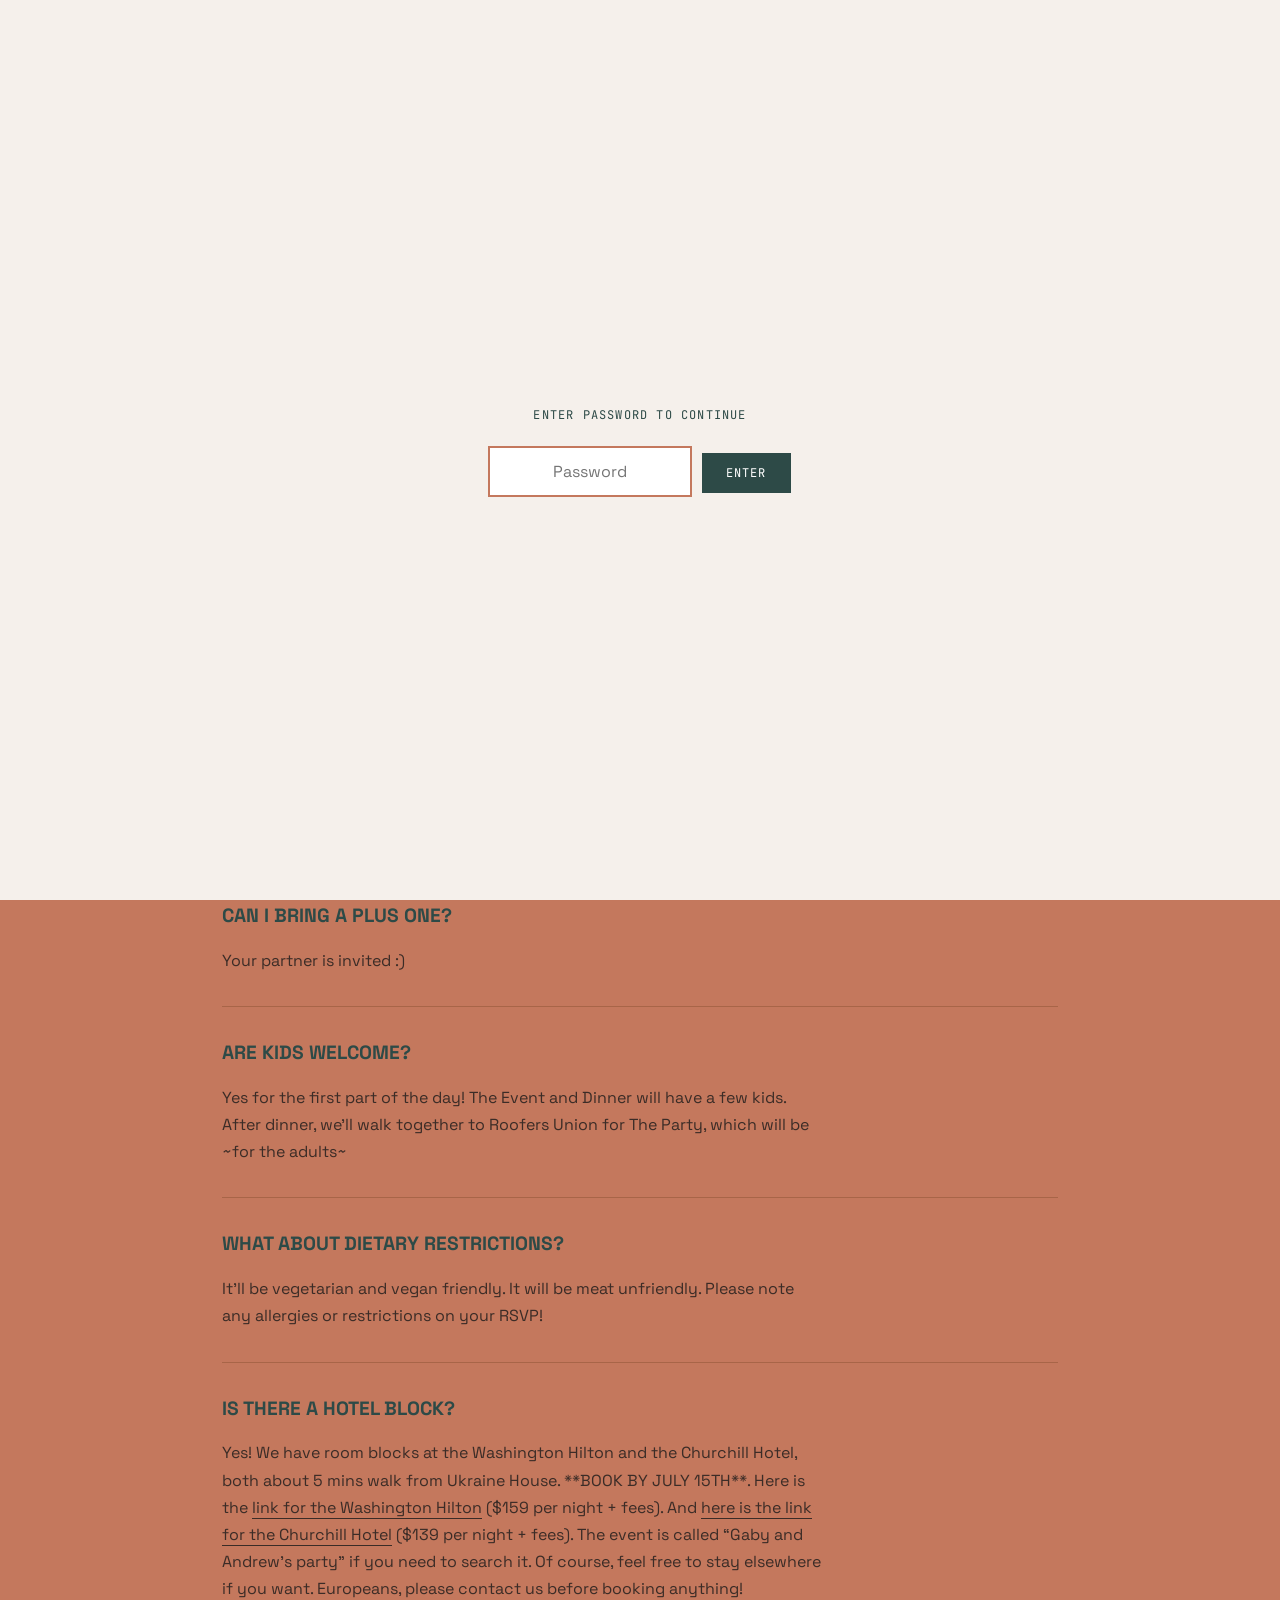
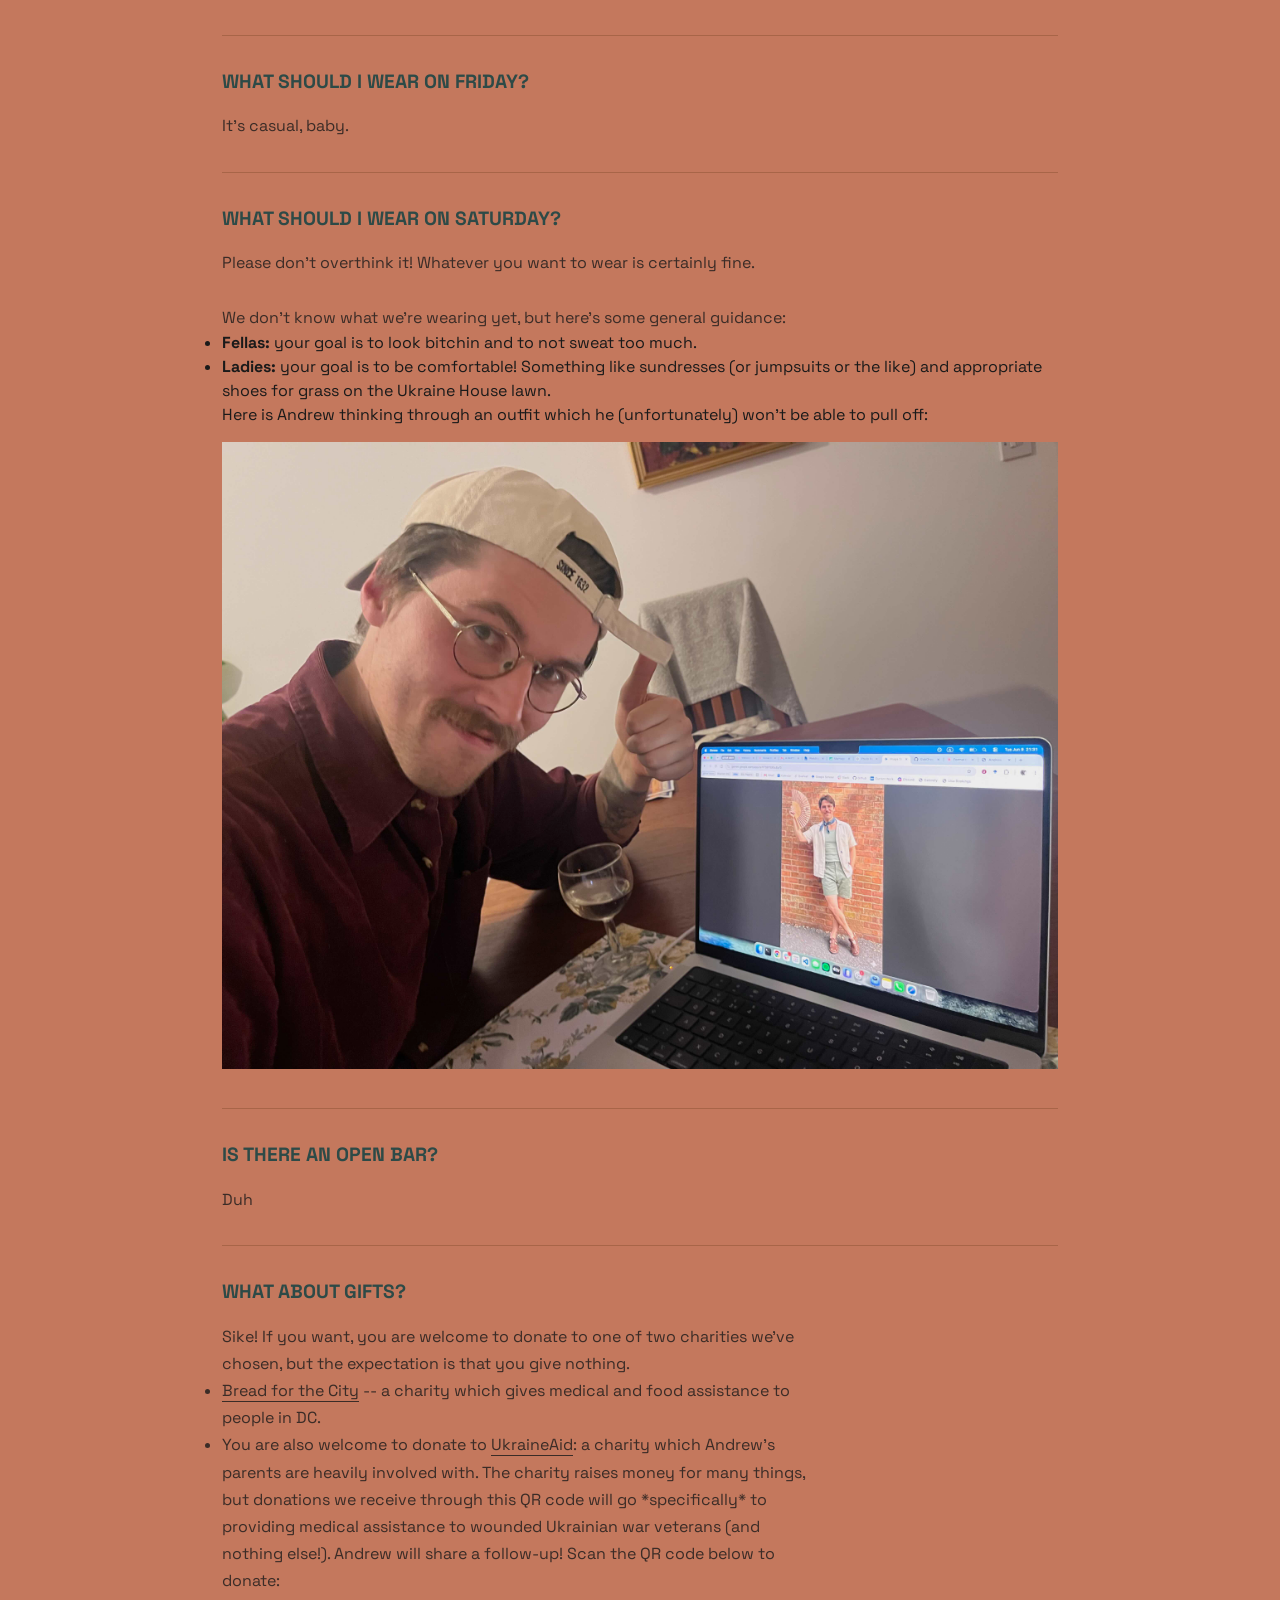
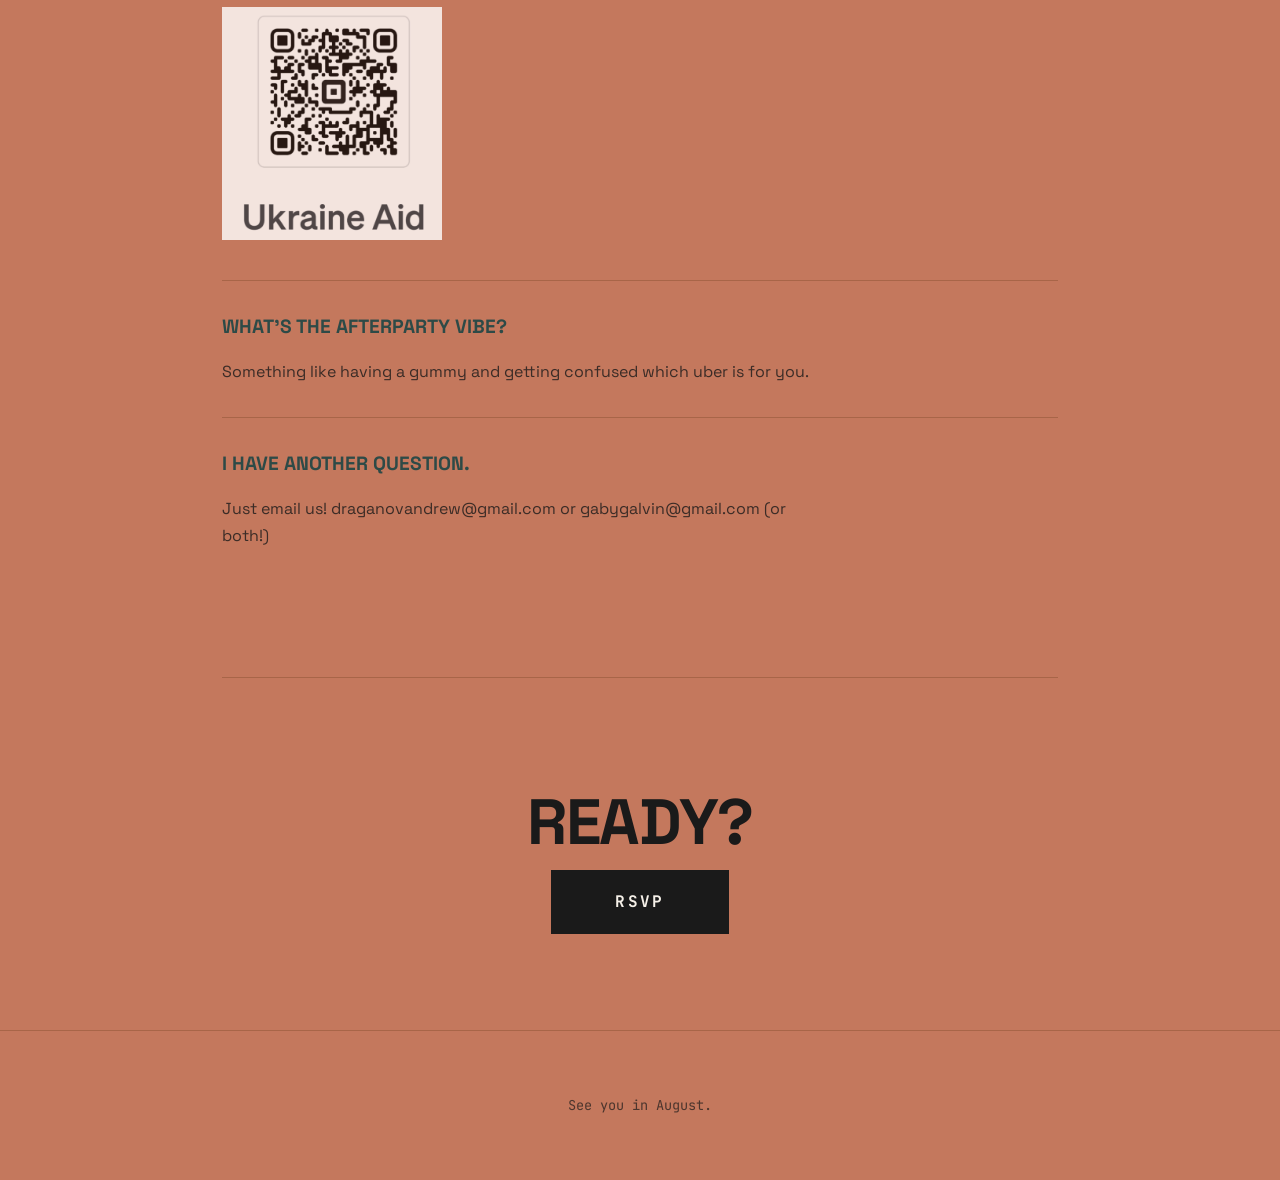
==== commit 7f7369b6: "Update faq.html" ====
--- a/faq.html
+++ b/faq.html
@@ -157,7 +157,7 @@
                     <li><strong>Ladies:</strong> your goal is to be comfortable! Something like sundresses (or jumpsuits or the like) and appropriate shoes for grass on the Ukraine House lawn.</li>
                 </ul>
                 Here is Andrew thinking through an outfit which he (unfortunately) won't be able to pull off:
-                <img src="IMG_7056" alt="Outfit guidance" style="max-width: 100%; margin-top: 15px;">
+                <img src="IMG_7056.jpg" alt="Outfit guidance" style="max-width: 100%; margin-top: 15px;">
             </div>
 
             <div class="faq-item">
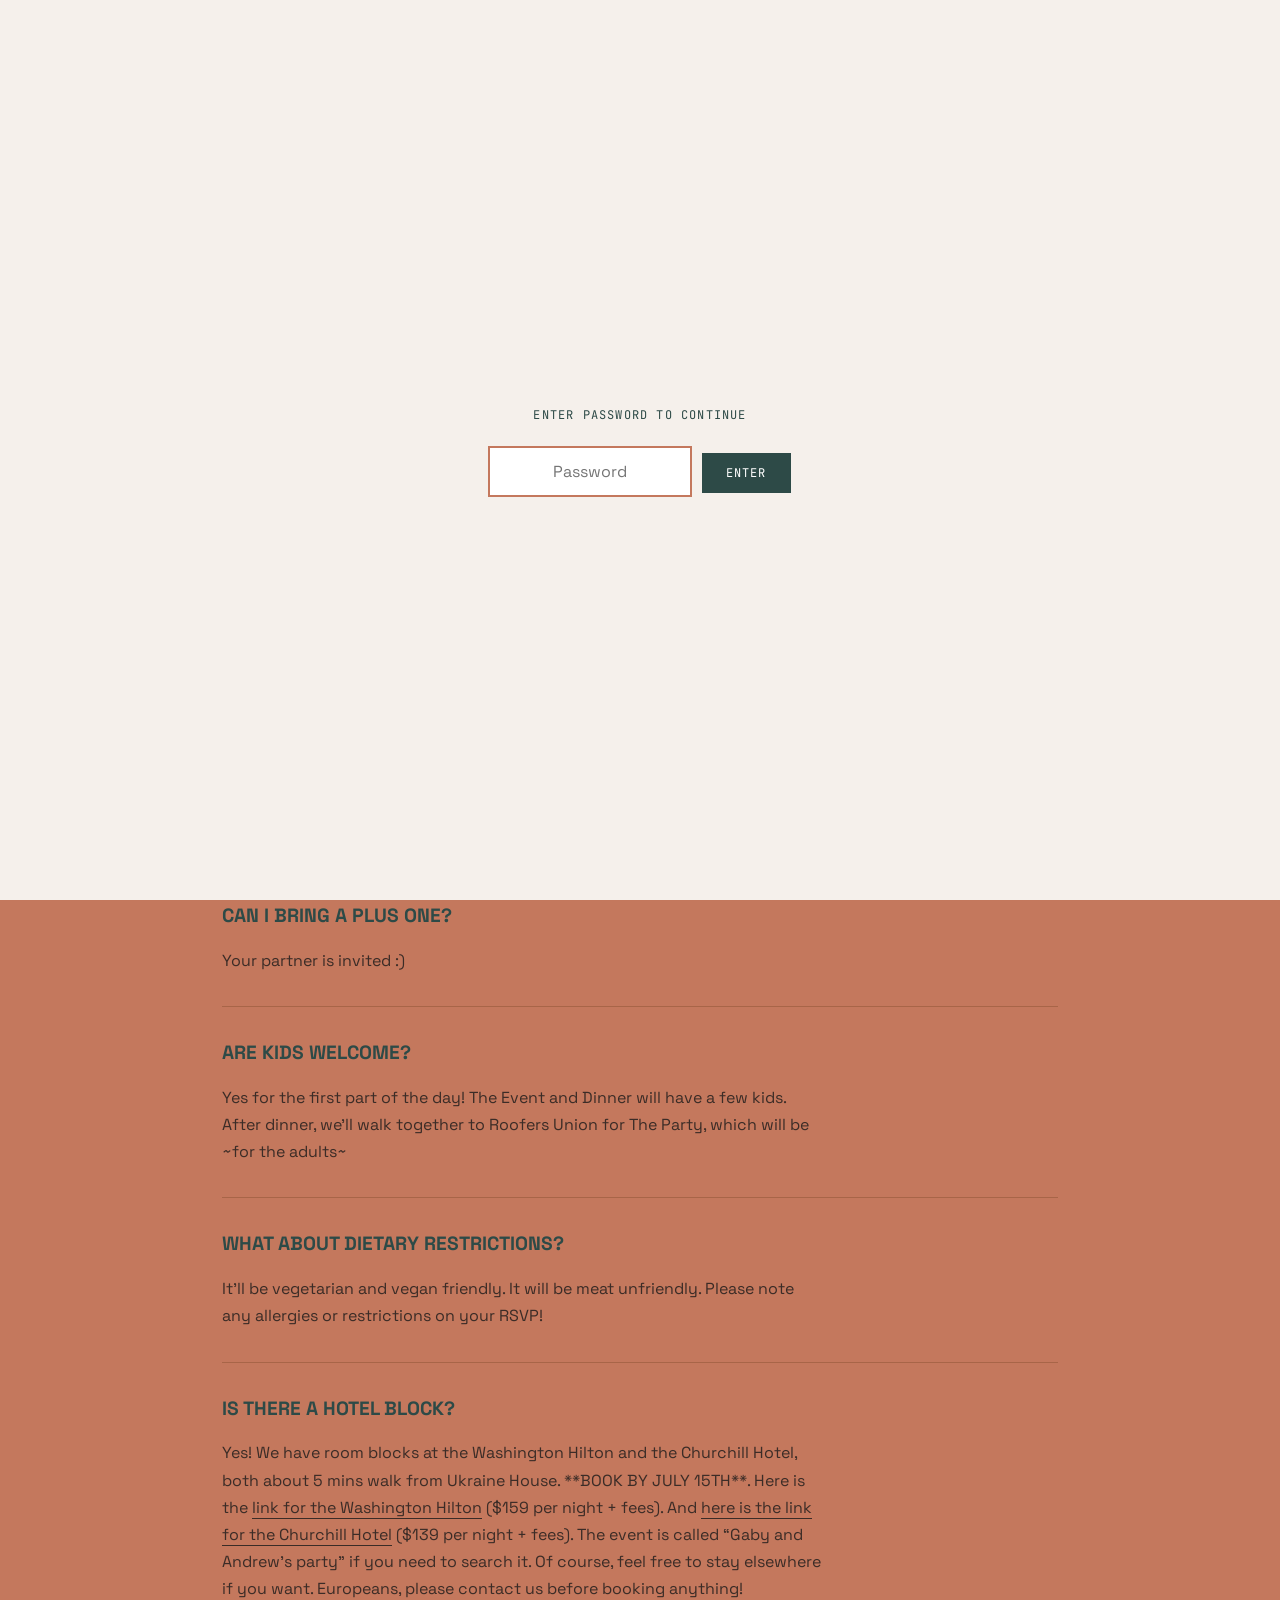
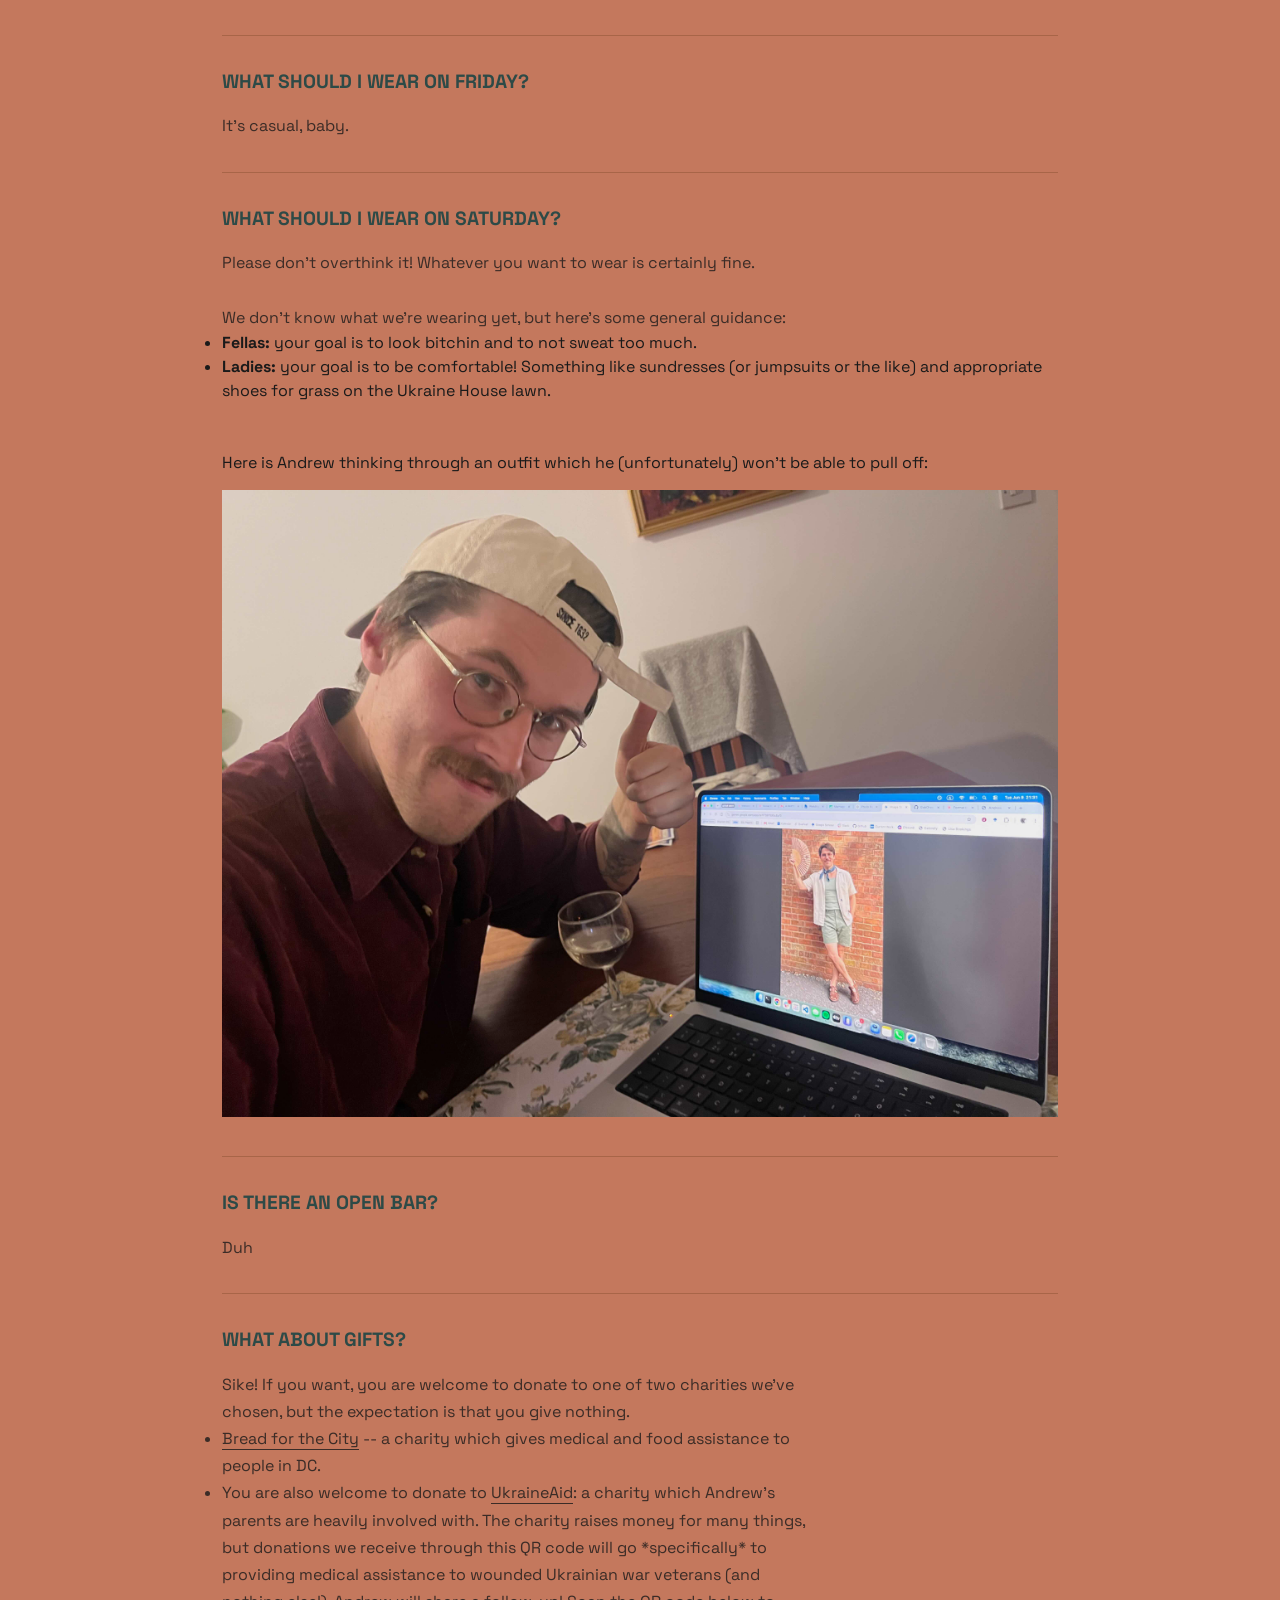
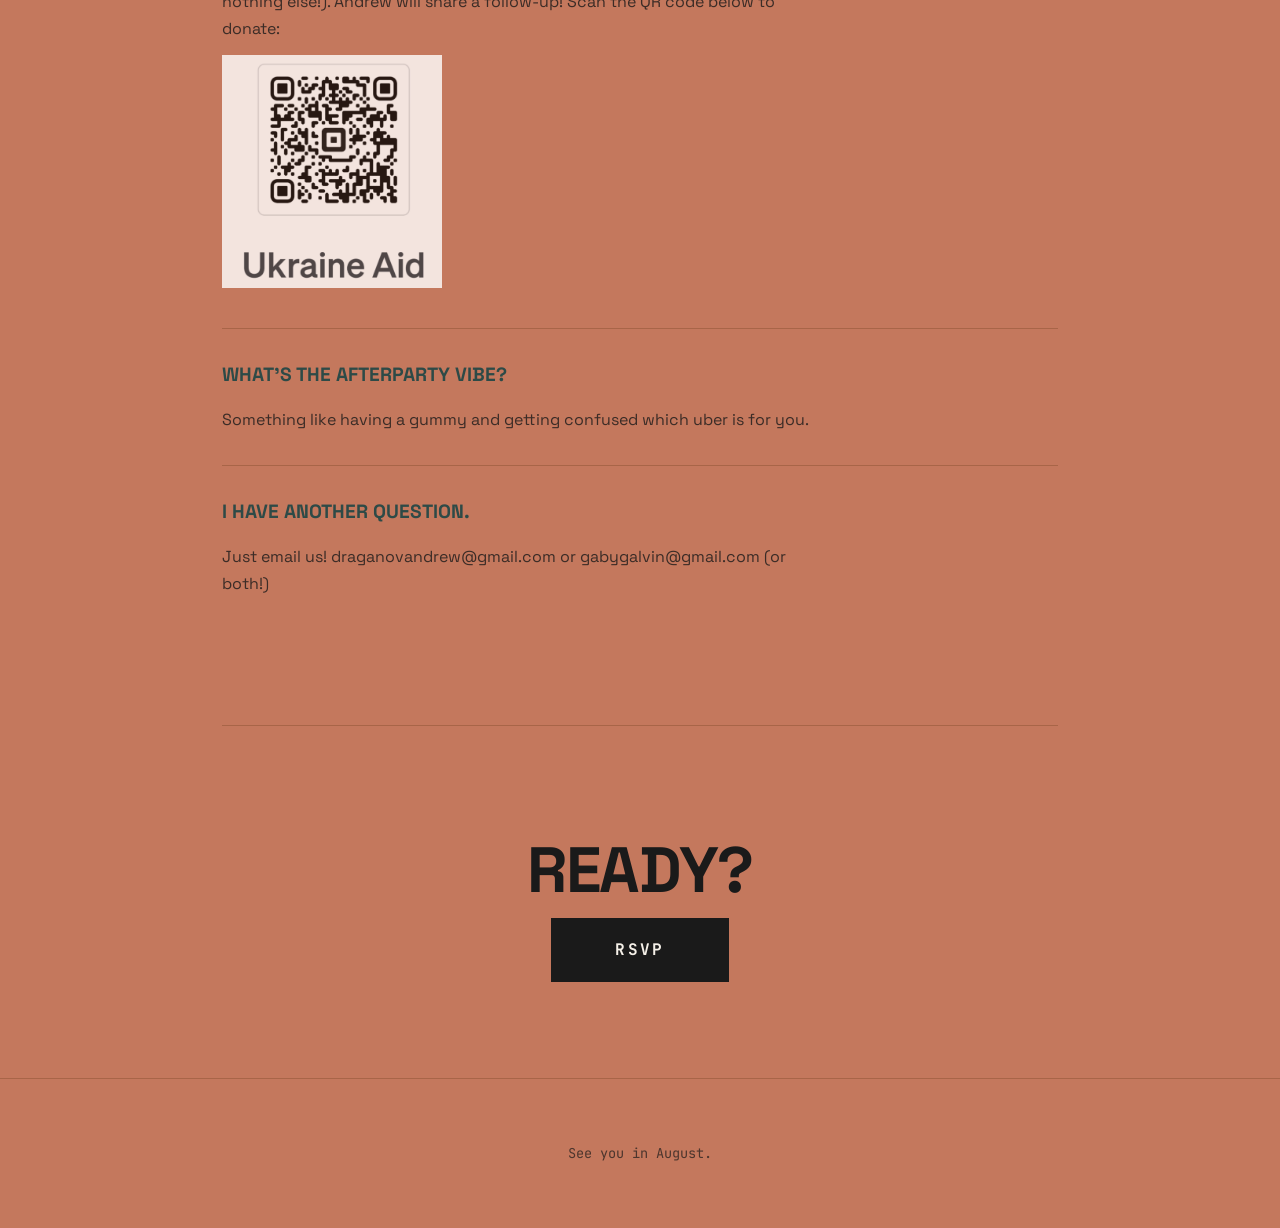
==== commit 0f339681: "Update faq.html" ====
--- a/faq.html
+++ b/faq.html
@@ -156,6 +156,7 @@
                     <li><strong>Fellas:</strong> your goal is to look bitchin and to not sweat too much.</li>
                     <li><strong>Ladies:</strong> your goal is to be comfortable! Something like sundresses (or jumpsuits or the like) and appropriate shoes for grass on the Ukraine House lawn.</li>
                 </ul>
+                <br><br>
                 Here is Andrew thinking through an outfit which he (unfortunately) won't be able to pull off:
                 <img src="IMG_7056.jpg" alt="Outfit guidance" style="max-width: 100%; margin-top: 15px;">
             </div>
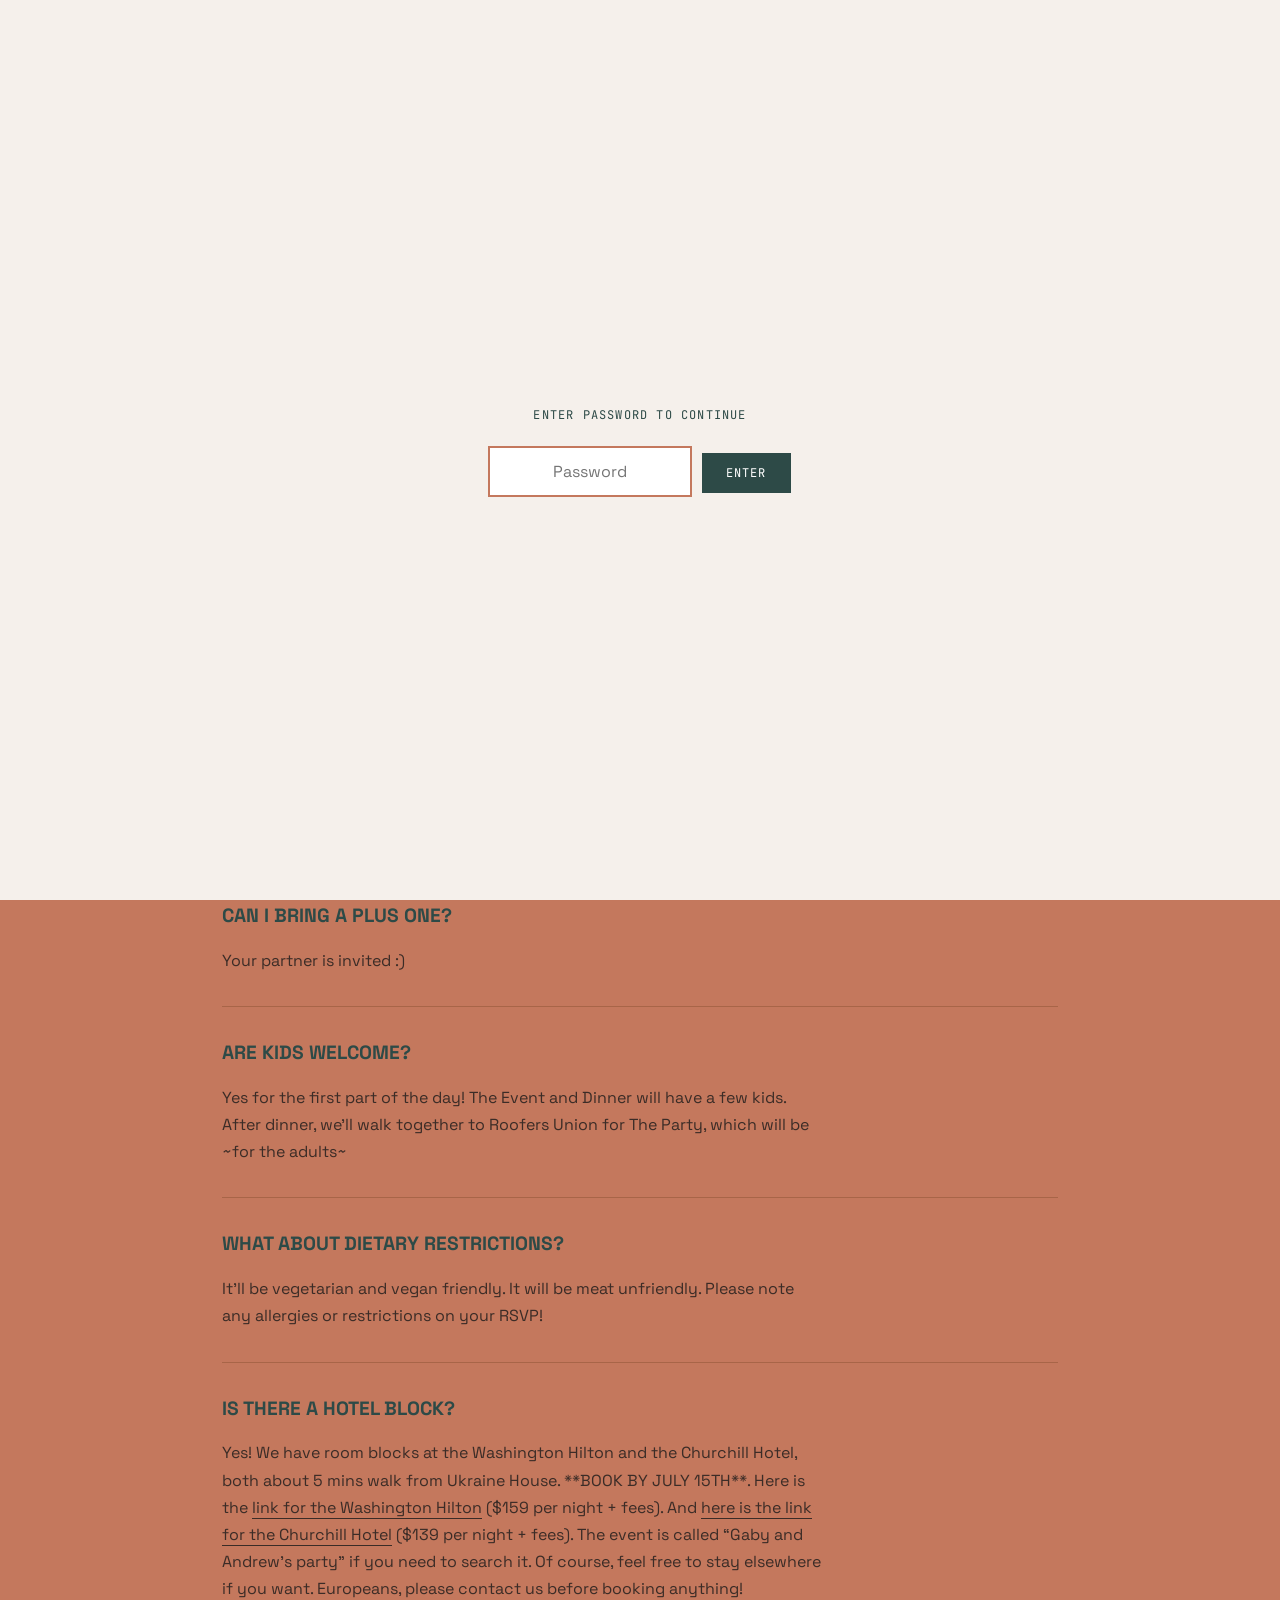
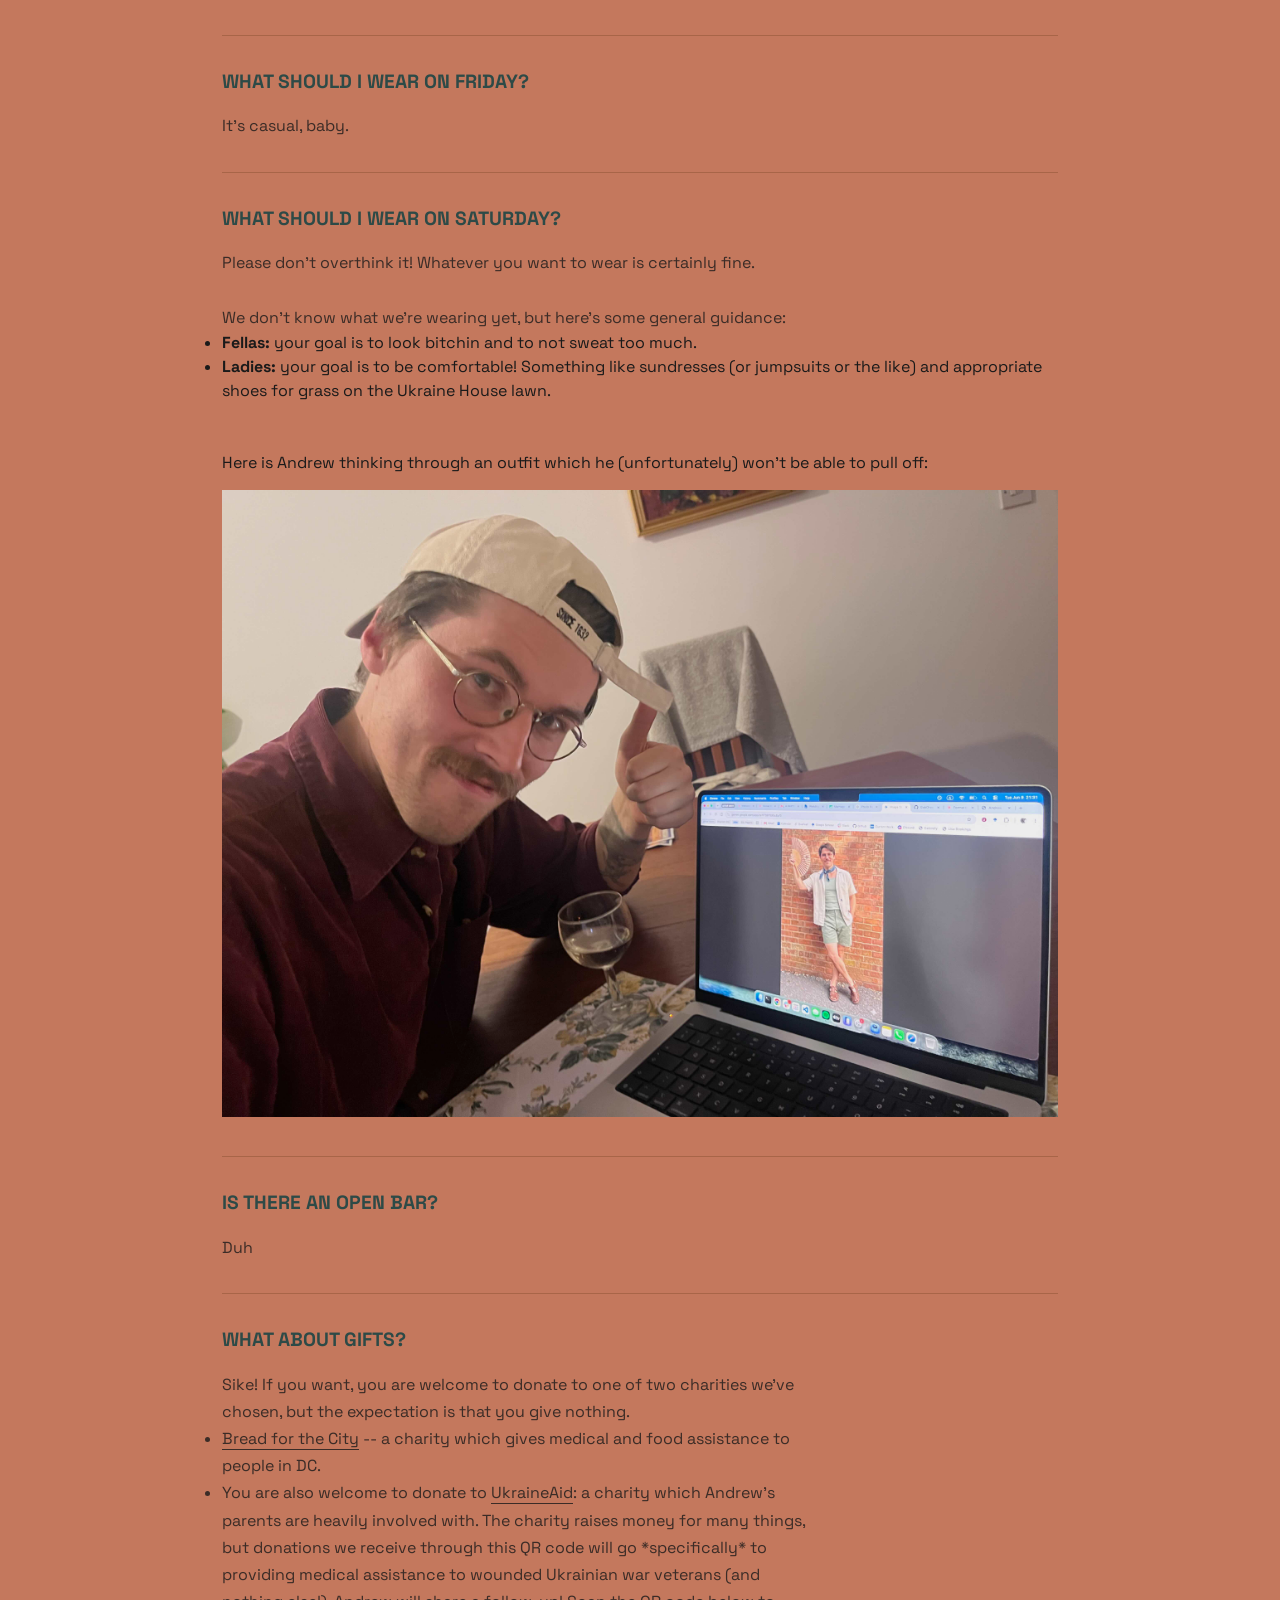
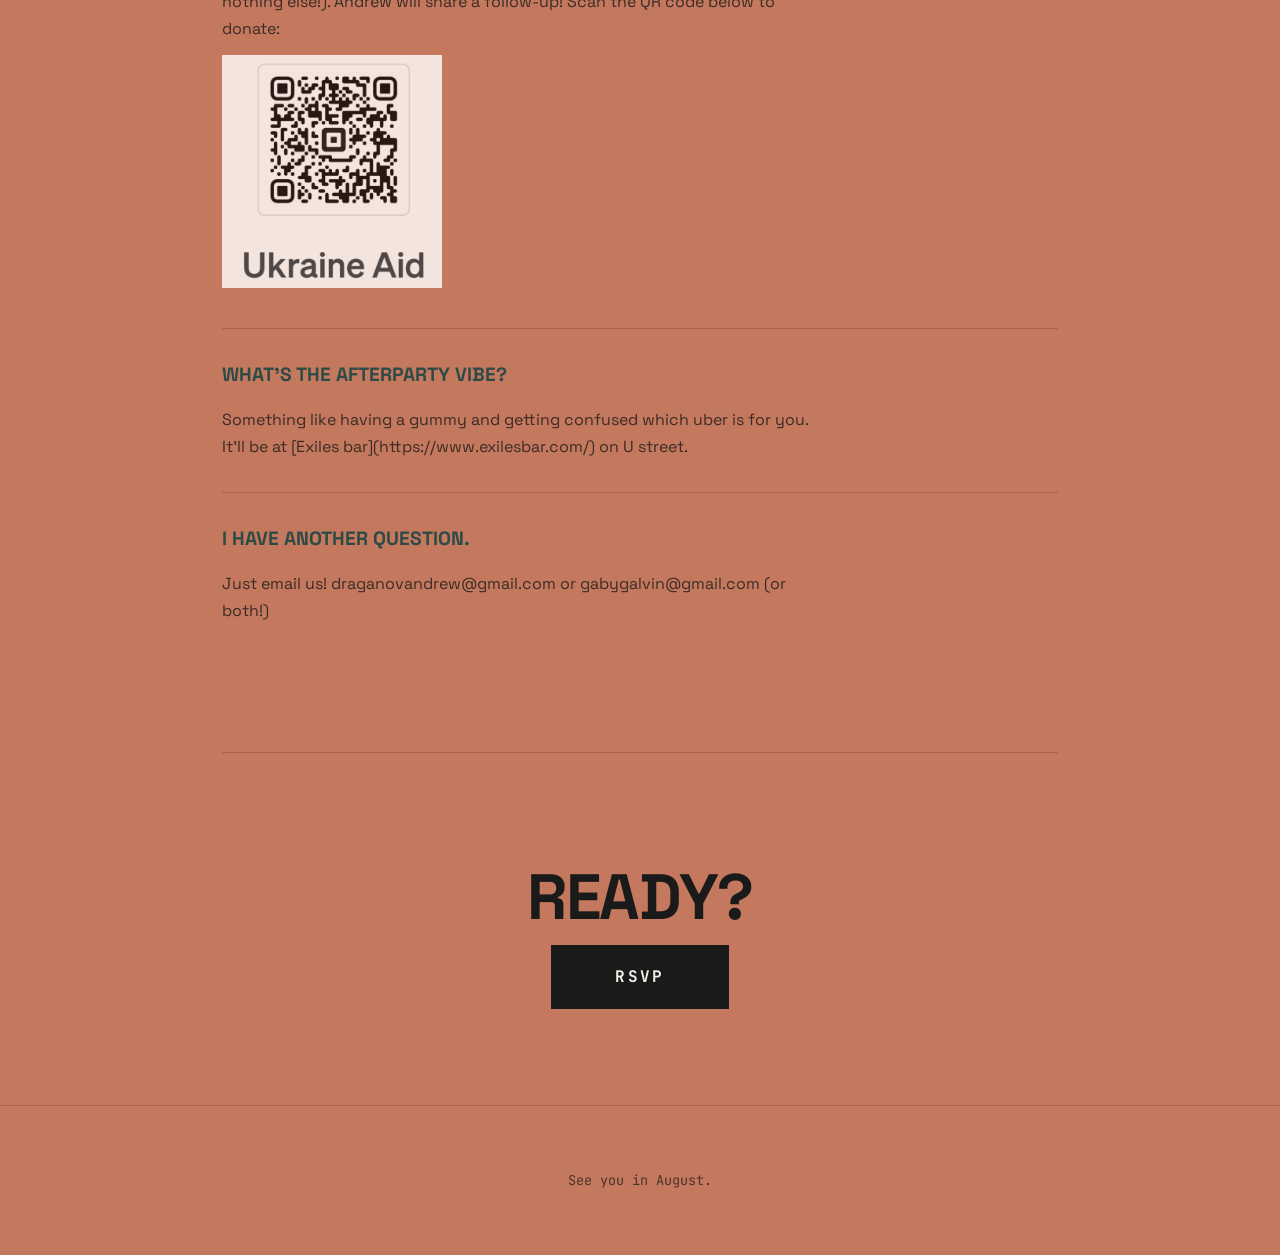
==== commit 1f8e4505: "Update faq.html" ====
--- a/faq.html
+++ b/faq.html
@@ -187,7 +187,7 @@
             <div class="faq-item">
                 <h3 class="faq-question">What's the afterparty vibe?</h3>
                 <p class="faq-answer">
-                    Something like having a gummy and getting confused which uber is for you.
+                    Something like having a gummy and getting confused which uber is for you. It'll be at [Exiles bar](https://www.exilesbar.com/) on U street.
                 </p>
             </div>
 
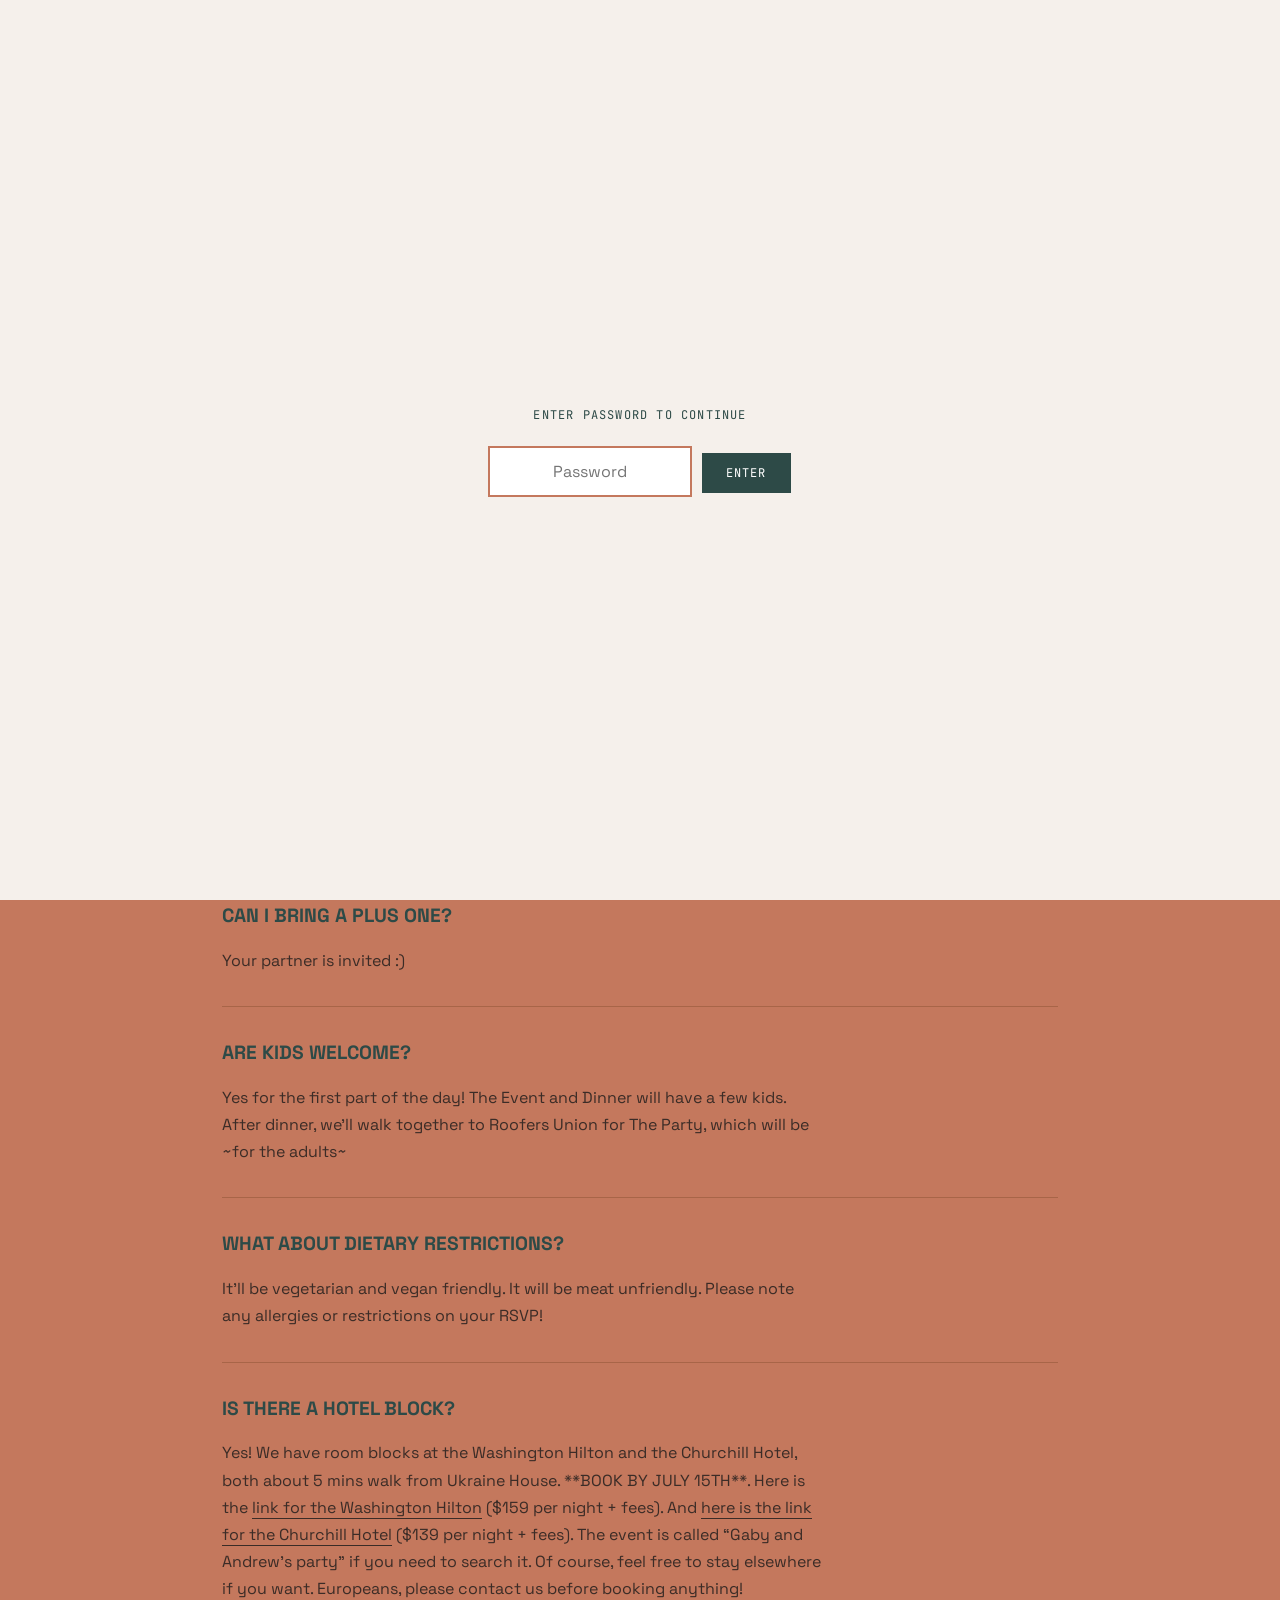
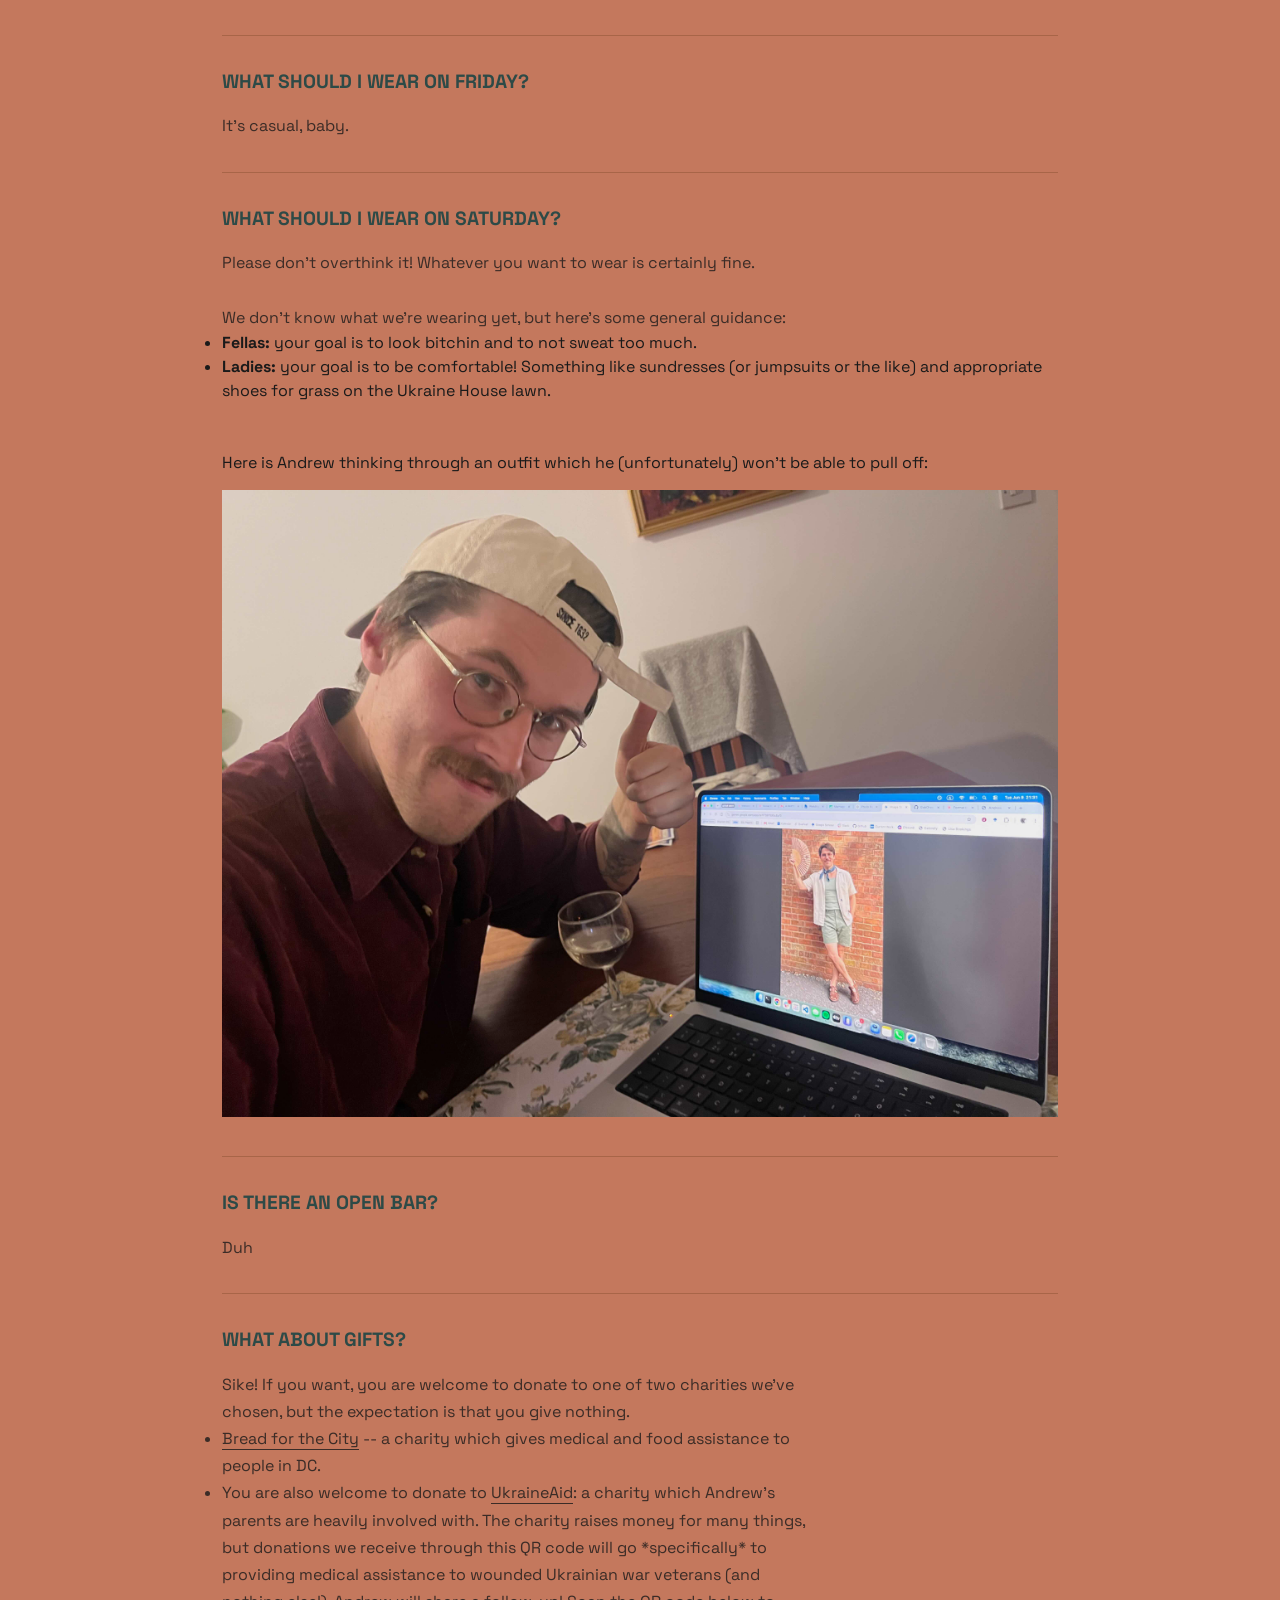
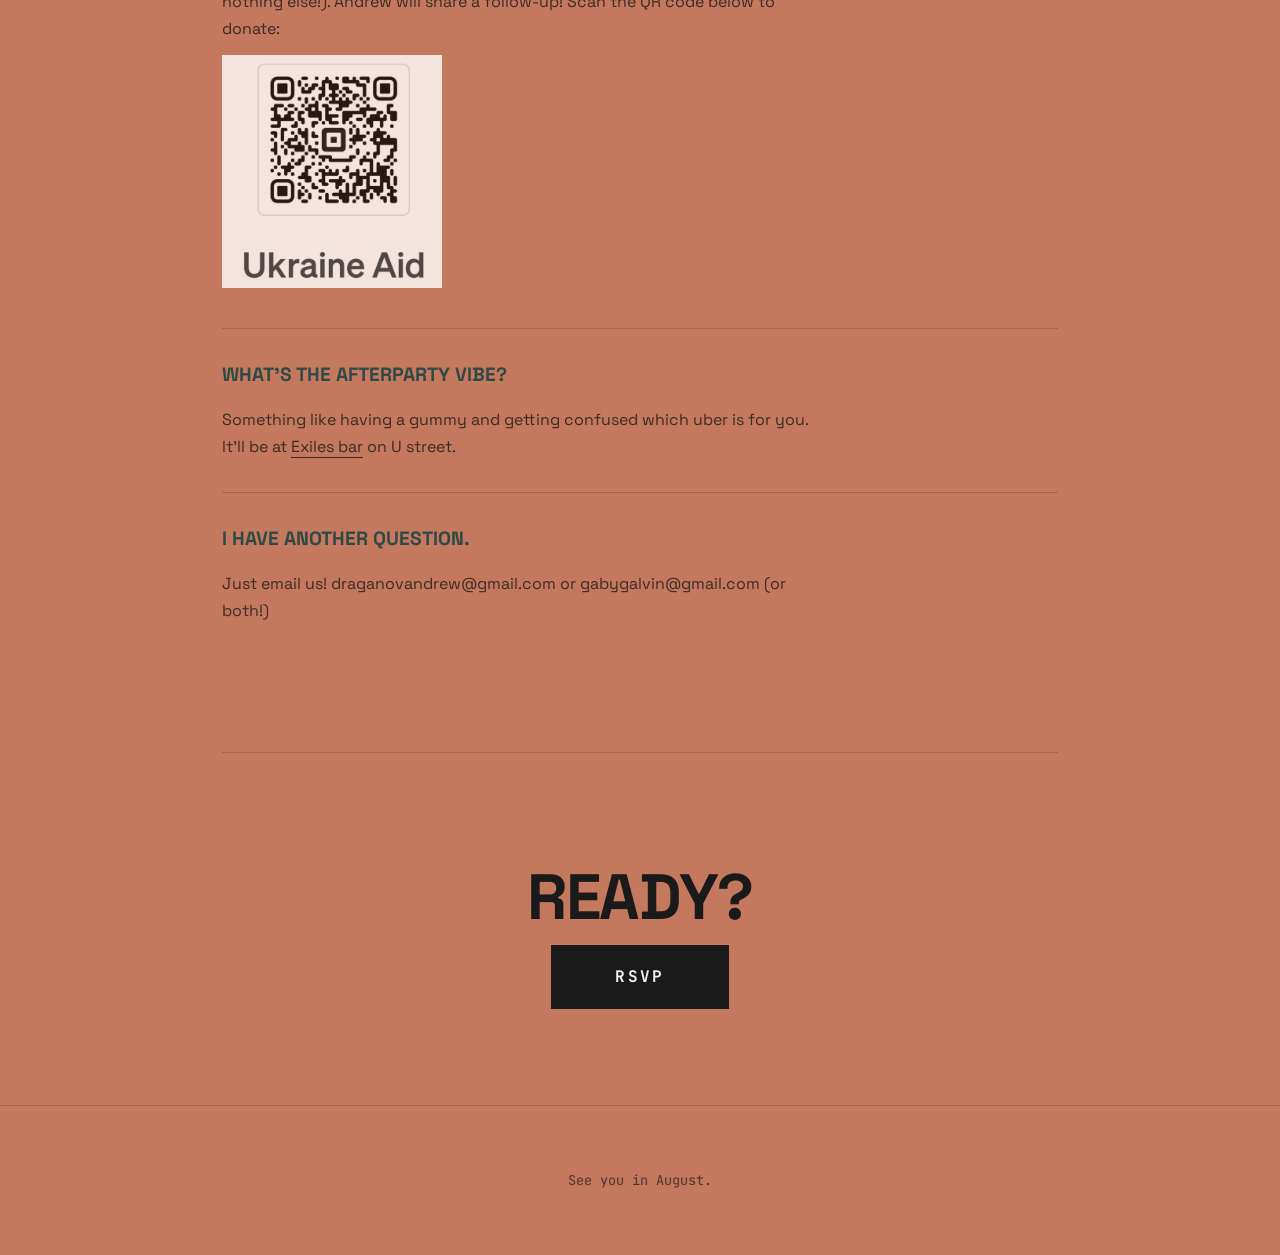
==== commit ac2ec92b: "Update faq.html" ====
--- a/faq.html
+++ b/faq.html
@@ -187,7 +187,7 @@
             <div class="faq-item">
                 <h3 class="faq-question">What's the afterparty vibe?</h3>
                 <p class="faq-answer">
-                    Something like having a gummy and getting confused which uber is for you. It'll be at [Exiles bar](https://www.exilesbar.com/) on U street.
+                    Something like having a gummy and getting confused which uber is for you. It'll be at <a href="https://www.exilesbar.com/">Exiles bar</a> on U street.
                 </p>
             </div>
 
